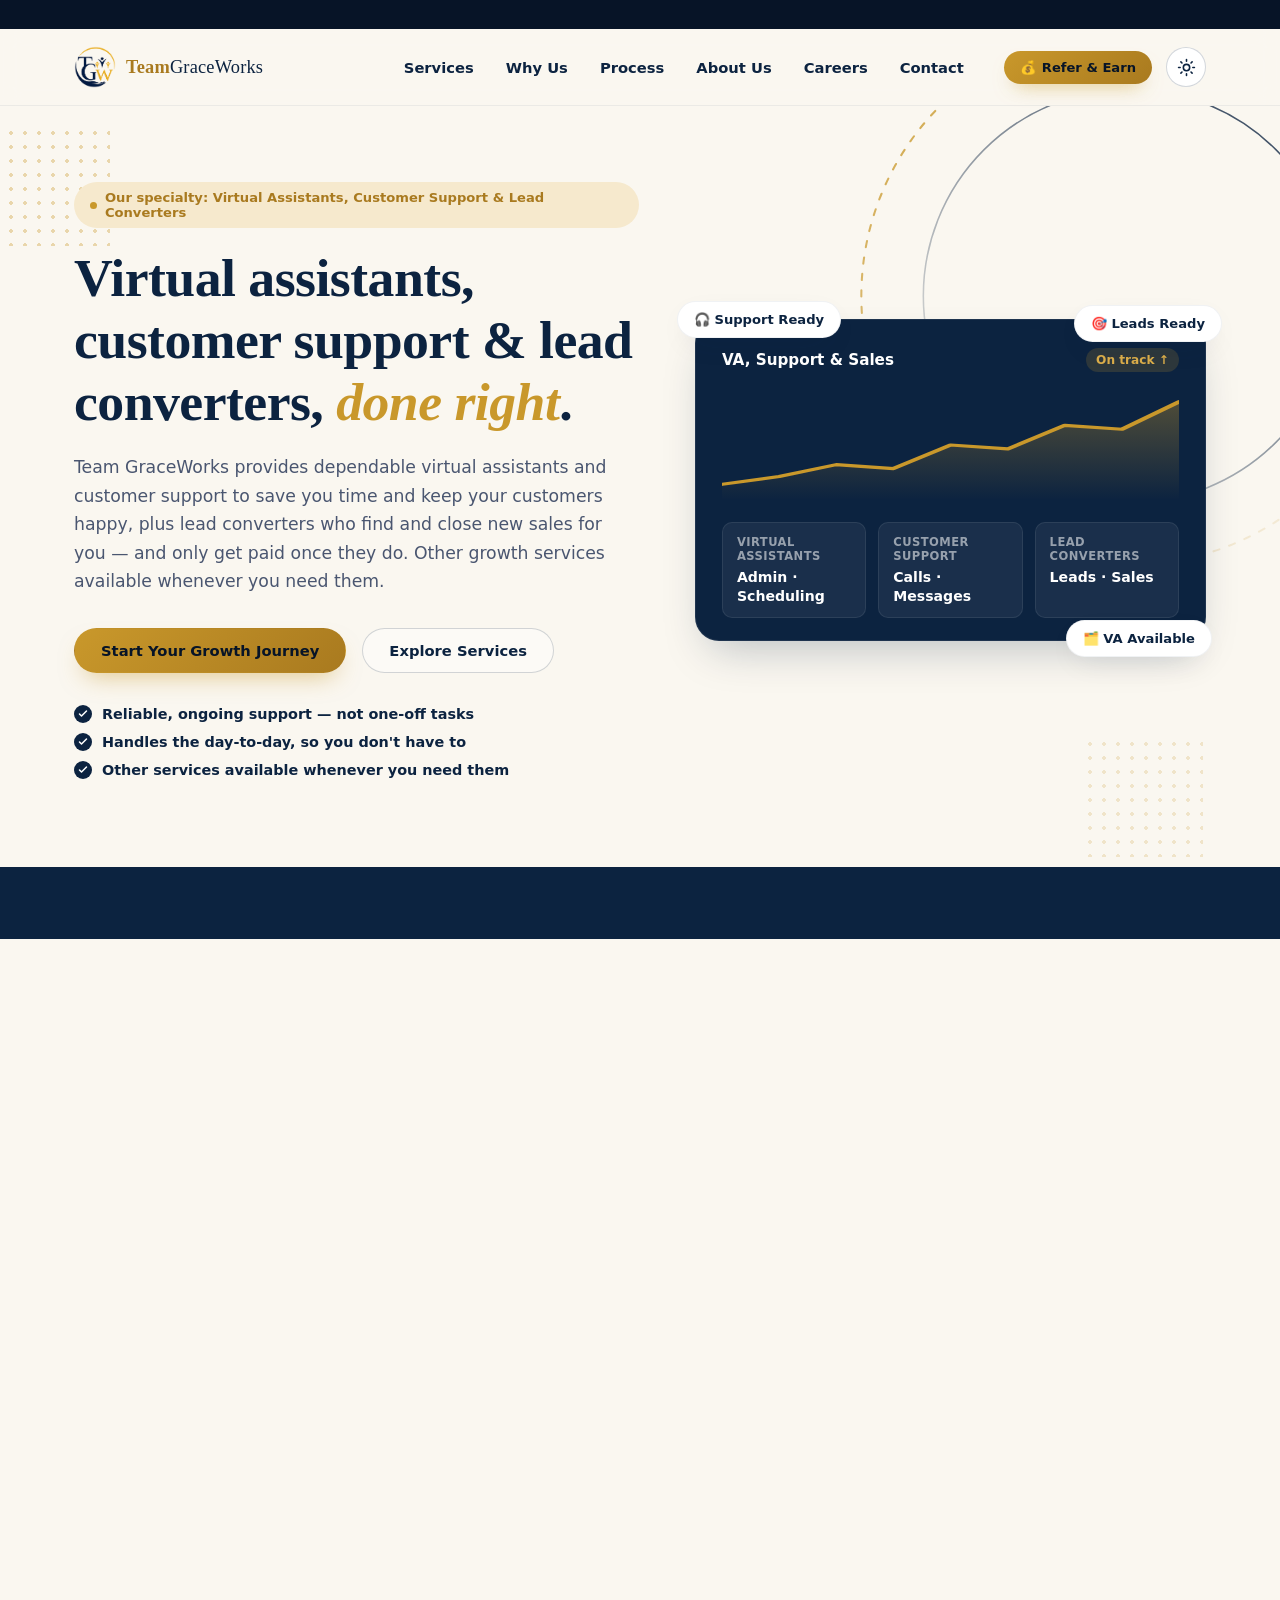
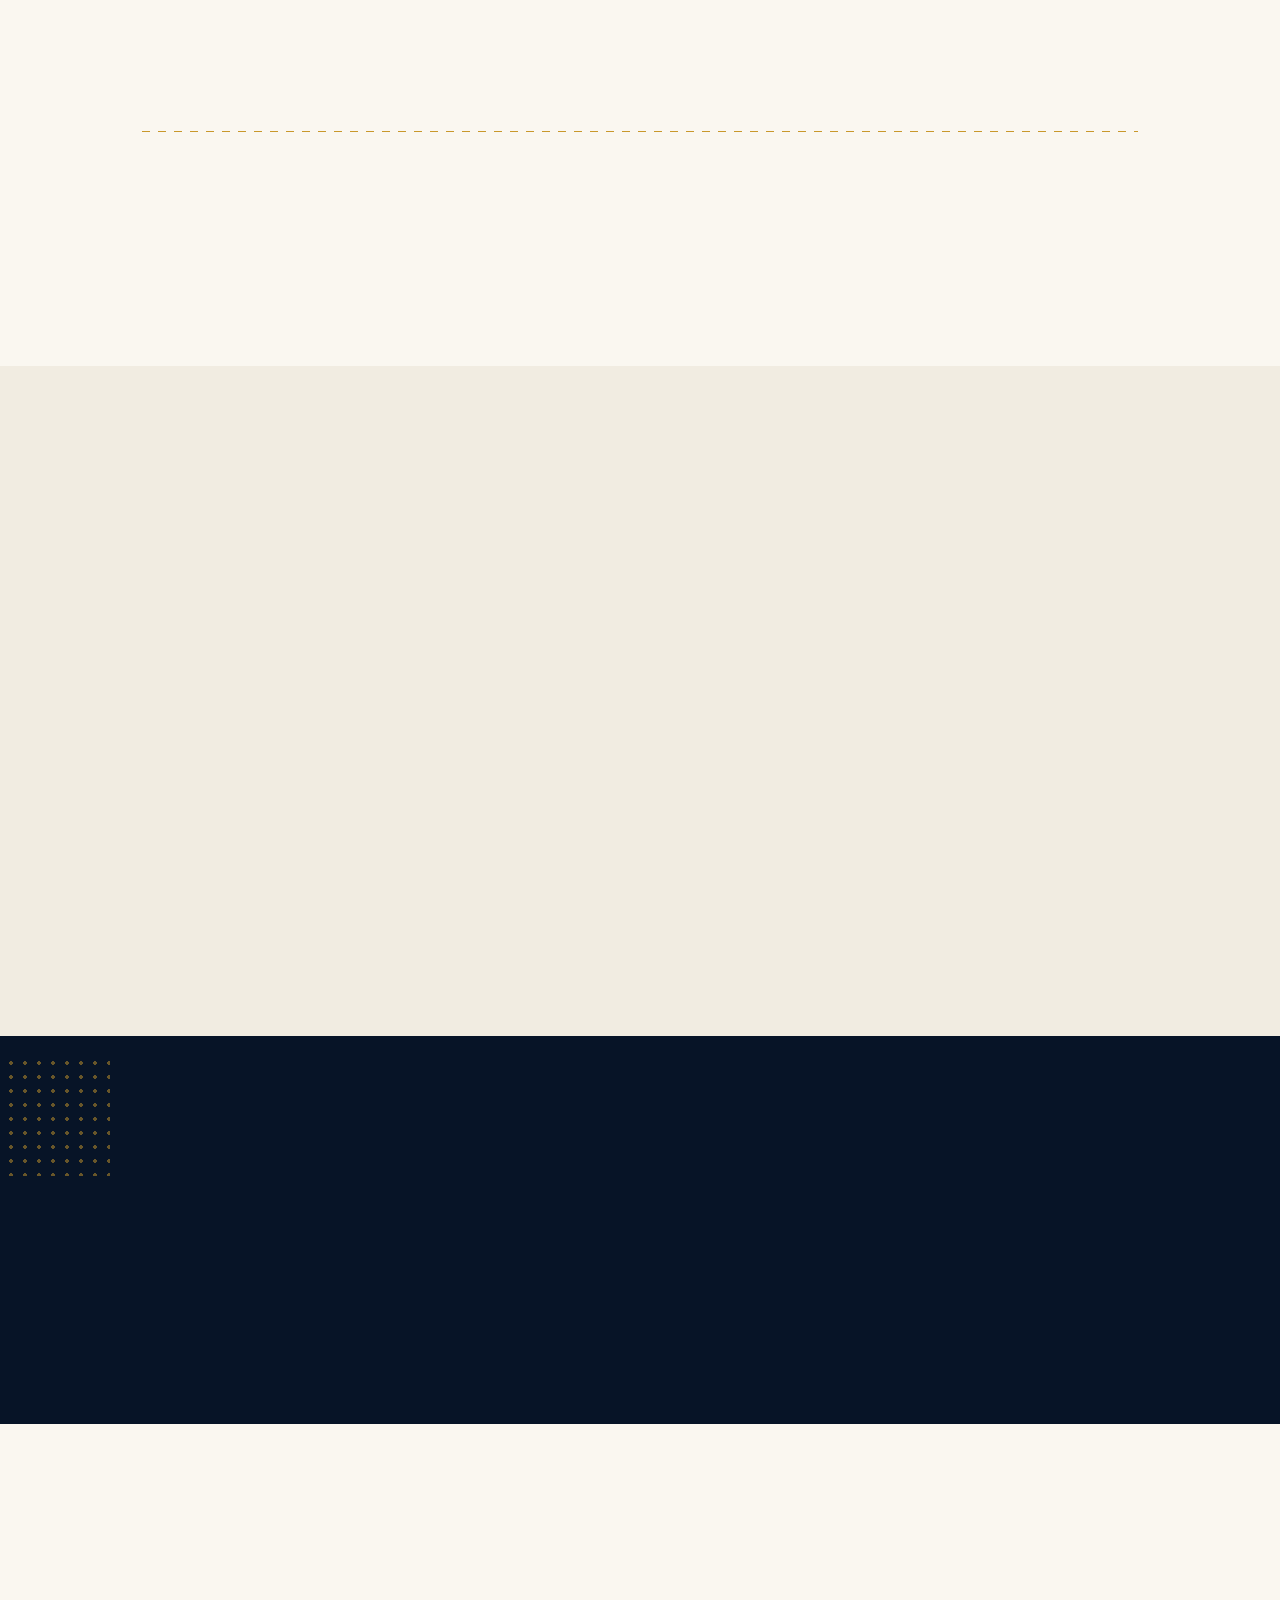
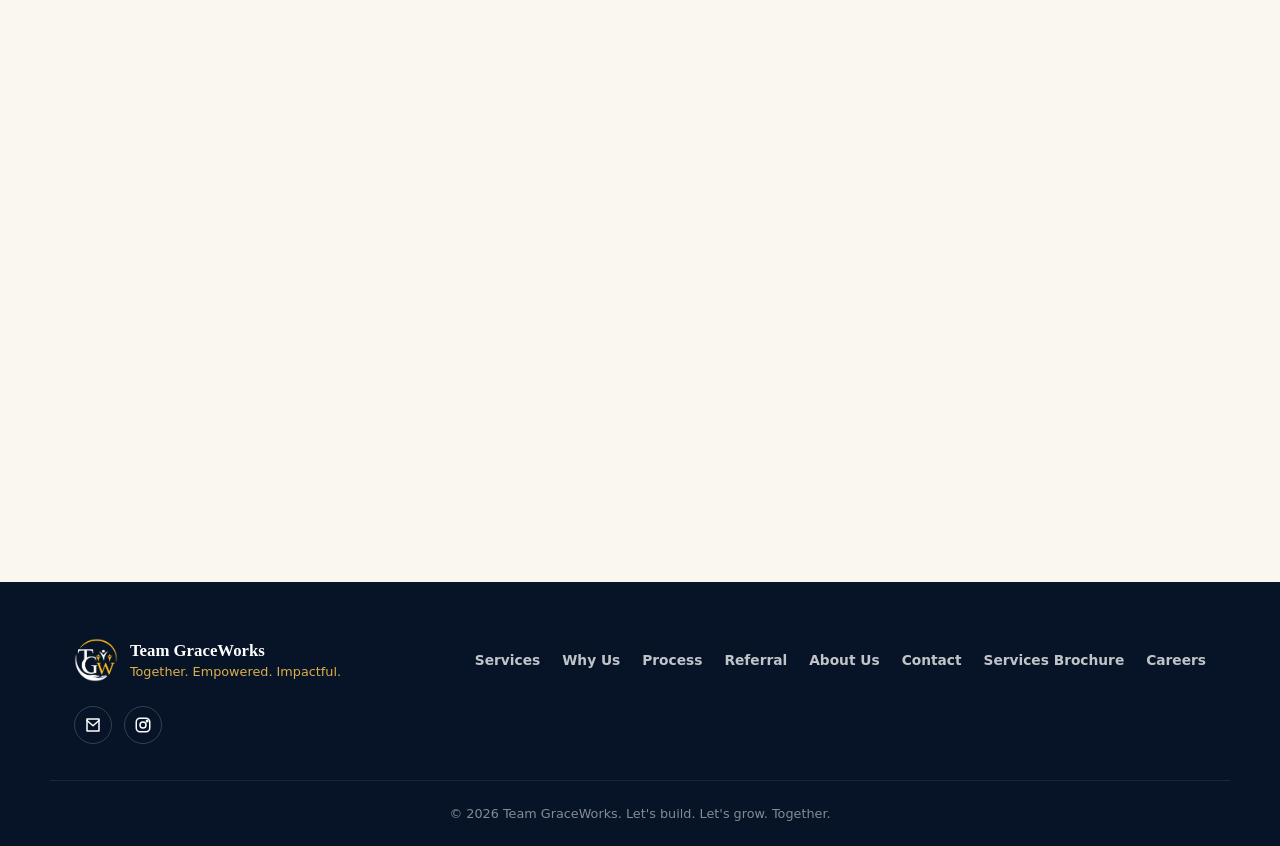
==== index.html @ c24e2477 "Add Christian Listings client review section to home page Co-Authored-By: Claude Sonnet 5.5 <noreply" ====
<!doctype html>
<html lang="en">
<head>
<meta charset="UTF-8">
<meta name="viewport" content="width=device-width, initial-scale=1.0">

<meta http-equiv="Content-Security-Policy" content="default-src 'self'; script-src 'self'; style-src 'self' https://fonts.googleapis.com; font-src 'self' https://fonts.gstatic.com; img-src 'self' data:; object-src 'none'; base-uri 'self'; upgrade-insecure-requests">
<meta name="referrer" content="strict-origin-when-cross-origin">

<script src="theme-init.js"></script>
<title>Team GraceWorks — Virtual Assistants, Support &amp; Lead Converters</title>
<meta name="description" content="Team GraceWorks provides dependable virtual assistants, customer support and lead converters (who find and close sales for you) for growing businesses — plus website & app development, Shopify stores, digital marketing, business consultation and growth support whenever you need them.">

<meta property="og:type" content="website">
<meta property="og:title" content="Team GraceWorks — Virtual Assistants, Support & Lead Converters">
<meta property="og:description" content="Together. Empowered. Impactful. Reliable virtual assistants, customer support and lead converters, plus other growth services whenever you need them.">
<meta property="og:image" content="assets/og-image.jpg">

<meta name="theme-color" content="#faf7f0" media="(prefers-color-scheme: light)">
<meta name="theme-color" content="#0d1a2c" media="(prefers-color-scheme: dark)">

<link rel="icon" type="image/png" sizes="32x32" href="assets/favicon-32.png">
<link rel="icon" type="image/png" sizes="192x192" href="assets/favicon-192.png">
<link rel="apple-touch-icon" href="assets/favicon-192.png">

<link rel="preconnect" href="https://fonts.googleapis.com">
<link rel="preconnect" href="https://fonts.gstatic.com" crossorigin>
<link href="https://fonts.googleapis.com/css2?family=Manrope:wght@400;500;600;700;800&family=Fraunces:ital,opsz,wght@0,9..144,500;0,9..144,600;1,9..144,500&display=swap" rel="stylesheet">

<link rel="stylesheet" href="styles.css">
</head>
<body>

<div class="topbar" id="topbar">
  <div class="topbar__track">
    <span class="topbar__item">💰&nbsp; Refer a friend and earn a commission — our Referral Program is live</span>
    <span class="topbar__dot">•</span>
    <span class="topbar__item">One stop for the growth of your business</span>
    <span class="topbar__dot">•</span>
    <span class="topbar__item">Together. Empowered. Impactful.</span>
    <span class="topbar__dot">•</span>
    <span class="topbar__item">💰&nbsp; Refer a friend and earn a commission — our Referral Program is live</span>
    <span class="topbar__dot">•</span>
    <span class="topbar__item">One stop for the growth of your business</span>
    <span class="topbar__dot">•</span>
    <span class="topbar__item">Together. Empowered. Impactful.</span>
  </div>
</div>

<header class="site-header" id="siteHeader">
  <div class="wrap header__inner">
    <a href="#top" class="brand">
      <img src="assets/logo-mark.png" alt="Team GraceWorks logo" class="brand__mark brand__mark--for-light">
      <img src="assets/logo-mark-light.png" alt="Team GraceWorks logo" class="brand__mark brand__mark--for-dark">
      <span class="brand__text">
        <strong>Team</strong>GraceWorks
      </span>
    </a>

    <div class="header__right">
      <nav class="nav" id="siteNav">
        <a href="#referral" class="refer-badge refer-badge--nav" aria-label="Refer a friend and earn a commission">💰 Refer &amp; Earn a Commission</a>
        <a href="#services">Services</a>
        <a href="#why">Why Us</a>
        <a href="#process">Process</a>
        <a href="about.html">About Us</a>
        <a href="careers.html">Careers</a>
        <a href="#contact">Contact</a>
      </nav>

      <div class="header__actions">
        <a href="#referral" class="refer-badge" aria-label="Refer a friend and earn a commission">💰 <span>Refer &amp; Earn</span></a>
        <button class="theme-toggle" id="themeToggle" aria-label="Toggle dark mode" aria-pressed="false">
          <svg class="theme-toggle__icon theme-toggle__icon--sun" viewBox="0 0 24 24"><circle cx="12" cy="12" r="4"/><path d="M12 2v2M12 20v2M4.9 4.9l1.4 1.4M17.7 17.7l1.4 1.4M2 12h2M20 12h2M4.9 19.1l1.4-1.4M17.7 6.3l1.4-1.4"/></svg>
          <svg class="theme-toggle__icon theme-toggle__icon--moon" viewBox="0 0 24 24"><path d="M21 12.8A9 9 0 1 1 11.2 3 7 7 0 0 0 21 12.8z"/></svg>
        </button>
        <button class="nav-toggle" id="navToggle" aria-label="Toggle menu" aria-expanded="false">
          <span></span><span></span><span></span>
        </button>
      </div>
    </div>
  </div>
</header>

<main id="top">

  <!-- HERO -->
  <section class="hero">
    <div class="hero__field" aria-hidden="true">
      <div class="dotgrid dotgrid--tl"></div>
      <div class="dotgrid dotgrid--br"></div>
      <svg class="hero__arc" viewBox="0 0 600 600" aria-hidden="true">
        <circle cx="300" cy="300" r="260" fill="none" stroke="url(#arcGrad)" stroke-width="2" stroke-dasharray="6 10" />
        <circle cx="300" cy="300" r="200" fill="none" stroke="url(#arcGrad2)" stroke-width="1.5" />
        <defs>
          <linearGradient id="arcGrad" x1="0" y1="0" x2="1" y2="1">
            <stop offset="0%" stop-color="#c9982b"/>
            <stop offset="100%" stop-color="#c9982b" stop-opacity="0"/>
          </linearGradient>
          <linearGradient id="arcGrad2" x1="1" y1="0" x2="0" y2="1">
            <stop offset="0%" class="arc-navy-stop" stop-color="#0c2340"/>
            <stop offset="100%" stop-color="#0c2340" stop-opacity="0"/>
          </linearGradient>
        </defs>
      </svg>
    </div>

    <div class="wrap hero__inner">
      <div class="hero__copy reveal">
        <span class="eyebrow"><span class="eyebrow__dot"></span>Our specialty: Virtual Assistants, Customer Support &amp; Lead Converters</span>
        <h1>Virtual assistants, customer support &amp; lead converters, <span class="highlight">done right</span>.</h1>
        <p class="hero__lede">Team GraceWorks provides dependable virtual assistants and customer support to save you time and keep your customers happy, plus lead converters who find and close new sales for you — and only get paid once they do. Other growth services available whenever you need them.</p>

        <div class="hero__ctas">
          <a href="#contact" class="btn btn--primary">Start Your Growth Journey</a>
          <a href="#services" class="btn btn--outline">Explore Services</a>
        </div>

        <ul class="hero__chips">
          <li><svg viewBox="0 0 24 24"><path d="M5 12l4 4 10-10"/></svg>Reliable, ongoing support — not one‑off tasks</li>
          <li><svg viewBox="0 0 24 24"><path d="M5 12l4 4 10-10"/></svg>Handles the day‑to‑day, so you don't have to</li>
          <li><svg viewBox="0 0 24 24"><path d="M5 12l4 4 10-10"/></svg>Other services available whenever you need them</li>
        </ul>
      </div>

      <div class="hero__visual reveal" aria-hidden="true">
        <div class="growth-card">
          <div class="growth-card__head">
            <span class="growth-card__label">VA, Support &amp; Sales</span>
            <span class="growth-card__badge">On track ↑</span>
          </div>
          <svg class="growth-card__chart" viewBox="0 0 320 140" preserveAspectRatio="none">
            <polyline points="0,120 40,110 80,95 120,100 160,70 200,75 240,45 280,50 320,15" fill="none" stroke="#c9982b" stroke-width="4" stroke-linecap="round" stroke-linejoin="round"/>
            <polyline points="0,120 40,110 80,95 120,100 160,70 200,75 240,45 280,50 320,15 320,140 0,140" fill="url(#fillGrad)" stroke="none" opacity="0.35"/>
            <defs>
              <linearGradient id="fillGrad" x1="0" y1="0" x2="0" y2="1">
                <stop offset="0%" stop-color="#c9982b"/>
                <stop offset="100%" stop-color="#c9982b" stop-opacity="0"/>
              </linearGradient>
            </defs>
          </svg>
          <div class="growth-card__row">
            <div class="mini-stat"><span>Virtual Assistants</span><strong>Admin · Scheduling</strong></div>
            <div class="mini-stat"><span>Customer Support</span><strong>Calls · Messages</strong></div>
            <div class="mini-stat"><span>Lead Converters</span><strong>Leads · Sales</strong></div>
          </div>
        </div>
        <div class="float-badge float-badge--1">🎧 Support Ready</div>
        <div class="float-badge float-badge--2">🗂️ VA Available</div>
        <div class="float-badge float-badge--3">🎯 Leads Ready</div>
      </div>
    </div>
  </section>

  <!-- ONE STOP BANNER -->
  <section class="banner">
    <div class="wrap banner__inner reveal">
      <svg viewBox="0 0 24 24" class="banner__star"><path d="M12 2l2.9 6.6L22 9.3l-5 4.9L18.2 22 12 18.3 5.8 22 7 14.2l-5-4.9 7.1-.7z"/></svg>
      <p>We are your <strong>one stop</strong> for the growth of your business.</p>
      <svg viewBox="0 0 24 24" class="banner__arrow"><path d="M3 17l6-6 4 4 8-8"/><path d="M15 7h6v6"/></svg>
    </div>
  </section>

  <!-- SERVICES -->
  <section id="services" class="section">
    <div class="wrap">
      <div class="section__head reveal">
        <span class="kicker"><i></i>What We Offer<i></i></span>
        <h2>Virtual Assistants, Customer Support &amp; Lead Converters — our specialty</h2>
        <p>Everything else below is available too, whenever your business needs it.</p>
      </div>

      <div class="services-grid services-grid--featured">

        <article class="service-card service-card--featured reveal">
          <span class="service-card__badge">Our Specialty</span>
          <div class="service-card__icon">
            <svg viewBox="0 0 24 24"><circle cx="12" cy="8" r="4"/><path d="M4 21c0-4 3.5-7 8-7s8 3 8 7"/><path d="M9 8a3 3 0 0 1 6 0v2a3 3 0 0 1-6 0z"/></svg>
          </div>
          <h3>Virtual Assistants</h3>
          <p>Reliable virtual assistants to handle your day‑to‑day tasks, admin and scheduling — freeing up your time for the work only you can do.</p>
        </article>

        <article class="service-card service-card--featured reveal">
          <span class="service-card__badge">Our Specialty</span>
          <div class="service-card__icon">
            <svg viewBox="0 0 24 24"><path d="M4 13v-1a8 8 0 0 1 16 0v1"/><rect x="2" y="13" width="4" height="6" rx="1.5"/><rect x="18" y="13" width="4" height="6" rx="1.5"/><path d="M20 19a4 4 0 0 1-4 4h-3"/></svg>
          </div>
          <h3>Customer Support</h3>
          <p>Friendly, responsive support for your customers — every message, call or query handled promptly, without it falling on you.</p>
        </article>

        <article class="service-card service-card--featured reveal">
          <span class="service-card__badge">Our Specialty</span>
          <div class="service-card__icon">
            <svg viewBox="0 0 24 24"><circle cx="12" cy="12" r="9"/><circle cx="12" cy="12" r="5"/><circle cx="12" cy="12" r="1.5"/></svg>
          </div>
          <h3>Lead Converters</h3>
          <p>We find the leads and close them into sales for your business — you don't pay until we actually deliver sales.</p>
        </article>

      </div>

      <div class="section__subhead reveal">
        <span class="kicker"><i></i>Also Available<i></i></span>
        <h3>More services, whenever you need them</h3>
        <p>Bring any of these in alongside your VA and support team, or on their own.</p>
      </div>

      <div class="services-grid">

        <article class="service-card reveal">
          <div class="service-card__icon">
            <svg viewBox="0 0 24 24"><rect x="2" y="3" width="14" height="10" rx="1"/><path d="M6 17h6"/><path d="M9 13v4"/><rect x="16" y="7" width="6" height="14" rx="1.5"/><path d="M18.5 18h1"/></svg>
          </div>
          <h3>Website and App Development</h3>
          <p>Custom websites and apps built around your business — designed to look sharp, work everywhere, and grow with you.</p>
        </article>

        <article class="service-card reveal">
          <div class="service-card__icon service-card__icon--shopify">
            <svg viewBox="0 0 24 24"><path d="M6 8h12l1 12a2 2 0 0 1-2 2H7a2 2 0 0 1-2-2z"/><path d="M9 8a3 3 0 0 1 6 0"/></svg>
          </div>
          <h3>Shopify Store Development</h3>
          <p>Stunning, high‑converting Shopify stores designed to grow your brand.</p>
        </article>

        <article class="service-card reveal">
          <div class="service-card__icon">
            <svg viewBox="0 0 24 24"><path d="M3 11v2a1 1 0 0 0 1 1h3l5 4V6L7 10H4a1 1 0 0 0-1 1z"/><path d="M16 8a5 5 0 0 1 0 8"/><path d="M19 5a9 9 0 0 1 0 14"/></svg>
          </div>
          <h3>Digital Marketing</h3>
          <p>Result‑driven strategies to increase your visibility, engage audience &amp; boost conversions.</p>
        </article>

        <article class="service-card reveal">
          <div class="service-card__icon">
            <svg viewBox="0 0 24 24"><circle cx="8" cy="9" r="3"/><circle cx="16" cy="9" r="3"/><path d="M3 19c.5-3 2.5-5 5-5s4.5 2 5 5"/><path d="M11 19c.5-3 2.5-5 5-5s4.5 2 5 5"/></svg>
          </div>
          <h3>Business Consultation</h3>
          <p>Expert guidance and practical solutions to help your business overcome challenges and grow.</p>
        </article>

        <article class="service-card reveal">
          <div class="service-card__icon">
            <svg viewBox="0 0 24 24"><path d="M3 20h18"/><rect x="5" y="12" width="3" height="8"/><rect x="10.5" y="8" width="3" height="12"/><rect x="16" y="4" width="3" height="16"/></svg>
          </div>
          <h3>Business Growth Support</h3>
          <p>Ongoing support and strategies to scale your business and achieve long‑term success.</p>
        </article>

      </div>
    </div>
  </section>

  <!-- WHY US -->
  <section id="why" class="section section--tint">
    <div class="wrap">
      <div class="section__head reveal">
        <span class="kicker"><i></i>Why Team GraceWorks<i></i></span>
        <h2>Together. Empowered. Impactful.</h2>
        <p>It's more than our tagline — it's how every engagement is run.</p>
      </div>

      <div class="pillars">
        <div class="pillar reveal">
          <span class="pillar__num">01</span>
          <h3>Together</h3>
          <p>We work as an extension of your team, not a distant vendor — staying close to your goals from kickoff to launch.</p>
        </div>
        <div class="pillar reveal">
          <span class="pillar__num">02</span>
          <h3>Empowered</h3>
          <p>You get the tools, strategy and know‑how to keep growing — not a black box you have to depend on forever.</p>
        </div>
        <div class="pillar reveal">
          <span class="pillar__num">03</span>
          <h3>Impactful</h3>
          <p>Every recommendation is judged by one question: does it move your business forward, measurably.</p>
        </div>
      </div>
    </div>
  </section>

  <!-- PROCESS -->
  <section id="process" class="section">
    <div class="wrap">
      <div class="section__head reveal">
        <span class="kicker"><i></i>How We Work<i></i></span>
        <h2>A simple, transparent process</h2>
        <p>No jargon, no guesswork — just a clear path from where you are to where you want to be.</p>
      </div>

      <div class="process">
        <div class="process__line" aria-hidden="true"></div>

        <div class="process__step reveal">
          <span class="process__index">1</span>
          <h3>Discover</h3>
          <p>We learn your business, your goals and where growth is getting stuck.</p>
        </div>
        <div class="process__step reveal">
          <span class="process__index">2</span>
          <h3>Strategize</h3>
          <p>We map the right mix of services — store, marketing, support — to your goals and budget.</p>
        </div>
        <div class="process__step reveal">
          <span class="process__index">3</span>
          <h3>Build</h3>
          <p>Our team designs, builds and launches — kept simple, kept on you in the loop.</p>
        </div>
        <div class="process__step reveal">
          <span class="process__index">4</span>
          <h3>Grow</h3>
          <p>We stay on as ongoing support, refining what works as your business scales.</p>
        </div>
      </div>
    </div>
  </section>

  <!-- CLIENT REVIEW -->
  <section id="reviews" class="section section--tint">
    <div class="wrap">
      <div class="section__head reveal">
        <span class="kicker"><i></i>Client Review<i></i></span>
        <h2>What our clients say</h2>
      </div>

      <figure class="review reveal">
        <span class="review__mark" aria-hidden="true">&ldquo;</span>
        <blockquote class="review__quote">
          <p>Working with TEAM GRACEWORKS was a very good experience for our newly launched website christianlistings.com. Team was very co-operative and listened to details provided and acted accordingly. I wish them all the best for the future and would recommend them.</p>
        </blockquote>
        <figcaption class="review__by">
          <span class="review__rule" aria-hidden="true"></span>
          <span class="review__who">
            <strong>Christian Listings</strong>
            <a href="https://christianlistings.com/" target="_blank" rel="noopener noreferrer">christianlistings.com</a>
          </span>
        </figcaption>
      </figure>
    </div>
  </section>

  <!-- REFERRAL -->
  <section id="referral" class="section section--dark">
    <div class="dotgrid dotgrid--tl dotgrid--onDark" aria-hidden="true"></div>
    <div class="wrap referral reveal">
      <div class="referral__icon" aria-hidden="true">
        <svg viewBox="0 0 24 24"><circle cx="12" cy="12" r="10"/><circle cx="9" cy="9" r="1.5"/><circle cx="15" cy="15" r="1.5"/><line x1="16" y1="8" x2="8" y2="16"/></svg>
      </div>
      <div class="referral__copy">
        <span class="kicker kicker--onDark"><i></i>Referral Program<i></i></span>
        <h2>Refer &amp; earn a commission</h2>
        <p>Know a friend, family member or business in your network who needs to grow online? Refer our services and earn a commission when they come on board.</p>
      </div>
    </div>
  </section>

  <!-- CONTACT -->
  <section id="contact" class="section">
    <div class="wrap contact">
      <div class="contact__intro reveal">
        <span class="kicker"><i></i>Let's Grow Together<i></i></span>
        <h2>Get in touch to start your growth journey</h2>
        <p>Tell us a bit about your business and what you need — we'll get back to you by email.</p>

        <div class="contact__links">
          <a href="mailto:project.graceworks@gmail.com" class="contact__link">
            <svg viewBox="0 0 24 24"><path d="M4 4h16v16H4z"/><path d="M4 6l8 7 8-7"/></svg>
            project.graceworks@gmail.com
          </a>
          <a href="https://www.instagram.com/teamgraceworks_?utm_source=qr" target="_blank" rel="noopener noreferrer" class="contact__link">
            <svg viewBox="0 0 24 24"><rect x="3" y="3" width="18" height="18" rx="5"/><circle cx="12" cy="12" r="4"/><circle cx="17.5" cy="6.5" r="1"/></svg>
            @teamgraceworks_
          </a>
        </div>
      </div>

      <form class="contact__form reveal" id="contactForm">
        <div class="field">
          <label for="name">Name</label>
          <input id="name" name="name" type="text" required placeholder="Your full name">
        </div>
        <div class="field">
          <label for="email">Email</label>
          <input id="email" name="email" type="email" required placeholder="you@example.com">
        </div>
        <div class="field">
          <label for="service">Interested in</label>
          <select id="service" name="service">
            <option>Virtual Assistants</option>
            <option>Customer Support</option>
            <option>Website and App Development</option>
            <option>Shopify Store Development</option>
            <option>Digital Marketing</option>
            <option>Business Consultation</option>
            <option>Business Growth Support</option>
            <option>Lead Converters</option>
            <option>Not sure yet</option>
          </select>
        </div>
        <div class="field">
          <label for="message">Message</label>
          <textarea id="message" name="message" rows="4" required placeholder="Tell us about your business and goals"></textarea>
        </div>
        <button type="submit" class="btn btn--primary btn--full">Send via Email</button>
        <p class="form-note">Opens your email app with the message pre‑filled — nothing is sent from this page directly.</p>
      </form>
    </div>
  </section>

</main>

<footer class="footer">
  <div class="wrap footer__inner">
    <div class="footer__brand">
      <img src="assets/logo-mark-light.png" alt="Team GraceWorks logo" class="brand__mark">
      <div>
        <strong>Team GraceWorks</strong>
        <span>Together. Empowered. Impactful.</span>
      </div>
    </div>

    <nav class="footer__links">
      <a href="#services">Services</a>
      <a href="#why">Why Us</a>
      <a href="#process">Process</a>
      <a href="#referral">Referral</a>
      <a href="about.html">About Us</a>
      <a href="#contact">Contact</a>
      <a href="brochure.html">Services Brochure</a>
      <a href="careers.html">Careers</a>
    </nav>

    <div class="footer__social">
      <a href="mailto:project.graceworks@gmail.com" aria-label="Email Team GraceWorks">
        <svg viewBox="0 0 24 24"><path d="M4 4h16v16H4z"/><path d="M4 6l8 7 8-7"/></svg>
      </a>
      <a href="https://www.instagram.com/teamgraceworks_?utm_source=qr" target="_blank" rel="noopener noreferrer" aria-label="Team GraceWorks on Instagram">
        <svg viewBox="0 0 24 24"><rect x="3" y="3" width="18" height="18" rx="5"/><circle cx="12" cy="12" r="4"/><circle cx="17.5" cy="6.5" r="1"/></svg>
      </a>
    </div>
  </div>
  <div class="wrap footer__bottom">
    <p>&copy; <span id="year"></span> Team GraceWorks. Let's build. Let's grow. Together.</p>
  </div>
</footer>

<a href="#top" class="to-top" id="toTop" aria-label="Back to top">
  <svg viewBox="0 0 24 24"><path d="M12 19V5"/><path d="M5 12l7-7 7 7"/></svg>
</a>

<script src="script.js"></script>
</body>
</html>
---- styles.css ----
/* ---------- Design tokens ---------- */
:root{
  /* fixed brand colors — same in both themes, used for deliberately-navy blocks */
  --navy-950:#071427;
  --navy-900:#0c2340;
  --navy-800:#153a63;
  --navy-700:#1f4a7a;
  --gold-600:#a97a1f;
  --gold-500:#c9982b;
  --gold-400:#dcae4a;
  --gold-100:#f6e9cd;
  --white:#ffffff;

  --font-display:"Fraunces", Georgia, serif;
  --font-body:"Manrope", system-ui, -apple-system, "Segoe UI", sans-serif;

  --radius-lg:24px;
  --radius-md:16px;
  --radius-sm:10px;

  --container:1180px;

  /* theme tokens — light (default) */
  --bg:#faf7f0;
  --bg-tint:#f1ece1;
  --surface:#ffffff;
  --heading:#0c2340;
  --text:#152238;
  --text-soft:#4a5670;
  --border:rgba(12,35,64,.06);
  --border-strong:rgba(12,35,64,.18);
  --header-bg:rgba(250,247,240,.75);
  --header-bg-solid:rgba(250,247,240,.94);
  --btn-outline-bg:rgba(255,255,255,.4);
  --shadow-soft:0 10px 30px -12px rgba(12,35,64,0.18);
  --shadow-lift:0 20px 45px -15px rgba(12,35,64,0.28);

  color-scheme:light;
}

:root[data-theme="dark"]{
  --bg:#0d1a2c;
  --bg-tint:#122540;
  --surface:#172a44;
  --heading:#f4f6fa;
  --text:#eef1f6;
  --text-soft:#a9b3c7;
  --border:rgba(255,255,255,.08);
  --border-strong:rgba(255,255,255,.16);
  --header-bg:rgba(11,21,38,.7);
  --header-bg-solid:rgba(11,21,38,.92);
  --btn-outline-bg:rgba(255,255,255,.05);
  --shadow-soft:0 10px 30px -12px rgba(0,0,0,0.5);
  --shadow-lift:0 20px 45px -15px rgba(0,0,0,0.6);

  color-scheme:dark;
}

*,*::before,*::after{ box-sizing:border-box; }
html{ scroll-behavior:smooth; }
body{
  margin:0;
  font-family:var(--font-body);
  color:var(--text);
  background:var(--bg);
  -webkit-font-smoothing:antialiased;
  overflow-x:hidden;
  transition:background .3s ease, color .3s ease;
}
img{ max-width:100%; display:block; }
a{ color:inherit; text-decoration:none; }
h1,h2,h3{ font-family:var(--font-display); color:var(--heading); margin:0; line-height:1.15; }
p{ margin:0; color:var(--text-soft); line-height:1.65; }
ul{ list-style:none; margin:0; padding:0; }
button{ font-family:inherit; cursor:pointer; }
svg{ fill:none; stroke:currentColor; stroke-width:2; stroke-linecap:round; stroke-linejoin:round; }

.wrap{
  max-width:var(--container);
  margin:0 auto;
  padding:0 24px;
}

/* ---------- Reveal animation ---------- */
.reveal{
  opacity:0;
  transform:translateY(24px);
  transition:opacity .7s ease, transform .7s ease;
}
.reveal.is-visible{
  opacity:1;
  transform:translateY(0);
}

/* ---------- Top marquee bar ---------- */
.topbar{
  background:var(--navy-950);
  color:var(--gold-100);
  font-size:.78rem;
  font-weight:600;
  letter-spacing:.02em;
  overflow:hidden;
  white-space:nowrap;
  padding:7px 0;
}
.topbar__track{
  display:inline-flex;
  gap:14px;
  align-items:center;
  animation:marquee 26s linear infinite;
  padding-left:100%;
}
.topbar__dot{ color:var(--gold-500); }
@keyframes marquee{
  to{ transform:translateX(-100%); }
}
@media (prefers-reduced-motion: reduce){
  .topbar__track{ animation:none; padding-left:0; }
}

/* ---------- Header ---------- */
.site-header{
  position:sticky;
  top:0;
  z-index:100;
  background:var(--header-bg);
  backdrop-filter:blur(10px);
  border-bottom:1px solid var(--border);
  transition:box-shadow .3s ease, background .3s ease, border-color .3s ease;
}
.site-header.is-scrolled{
  background:var(--header-bg-solid);
  box-shadow:var(--shadow-soft);
}
.header__inner{
  display:flex;
  align-items:center;
  justify-content:space-between;
  height:76px;
}
.brand{ display:flex; align-items:center; gap:10px; }
.brand__mark{ height:42px; width:auto; }
.brand__mark--for-dark{ display:none; }
:root[data-theme="dark"] .brand__mark--for-light{ display:none; }
:root[data-theme="dark"] .brand__mark--for-dark{ display:block; }
.brand__text{
  font-family:var(--font-display);
  font-size:1.15rem;
  color:var(--heading);
  letter-spacing:.01em;
}
.brand__text strong{ color:var(--gold-600); }

.header__right{ display:flex; align-items:center; gap:40px; }

.nav{ display:flex; align-items:center; gap:32px; }
.nav a{
  font-size:.92rem;
  font-weight:600;
  color:var(--heading);
  position:relative;
  padding:4px 0;
}
.nav a::after{
  content:"";
  position:absolute; left:0; right:0; bottom:-2px;
  height:2px; background:var(--gold-500);
  transform:scaleX(0); transform-origin:left;
  transition:transform .25s ease;
}
.nav a:hover::after{ transform:scaleX(1); }

.header__actions{ display:flex; align-items:center; gap:14px; }

.refer-badge{
  display:inline-flex;
  align-items:center;
  gap:6px;
  font-size:.82rem;
  font-weight:800;
  color:var(--navy-950);
  background:linear-gradient(135deg, var(--gold-500), var(--gold-600));
  padding:9px 16px;
  border-radius:999px;
  white-space:nowrap;
  box-shadow:0 10px 20px -10px rgba(201,152,43,.65);
  animation:refer-pulse 2.6s ease-in-out infinite;
  transition:transform .25s ease, box-shadow .25s ease;
}
.refer-badge:hover{
  transform:translateY(-2px);
  box-shadow:0 14px 26px -10px rgba(201,152,43,.75);
  animation-play-state:paused;
}
@keyframes refer-pulse{
  0%,100%{ box-shadow:0 10px 20px -10px rgba(201,152,43,.65); }
  50%{ box-shadow:0 10px 24px -8px rgba(201,152,43,.9); }
}
@media (prefers-reduced-motion: reduce){
  .refer-badge{ animation:none; }
}

.refer-badge--nav{ display:none; }

.theme-toggle{
  flex:none;
  width:40px; height:40px;
  border-radius:50%;
  display:flex; align-items:center; justify-content:center;
  border:1.5px solid var(--border-strong);
  background:var(--surface);
  color:var(--heading);
  padding:0;
  transition:transform .25s ease, border-color .25s ease, color .25s ease;
}
.theme-toggle:hover{ transform:translateY(-2px) rotate(8deg); border-color:var(--gold-500); color:var(--gold-500); }
.theme-toggle svg{ width:19px; height:19px; stroke-width:2; }
.theme-toggle__icon--moon{ display:none; }
:root[data-theme="dark"] .theme-toggle__icon--sun{ display:none; }
:root[data-theme="dark"] .theme-toggle__icon--moon{ display:block; }

.nav-toggle{
  display:none;
  flex-direction:column;
  align-items:center;
  justify-content:center;
  gap:4px;
  width:40px; height:40px;
  border-radius:50%;
  border:1.5px solid var(--border-strong);
  background:var(--surface);
  padding:0;
  transition:border-color .25s ease, transform .2s ease;
}
.nav-toggle:hover{ border-color:var(--gold-500); transform:translateY(-2px); }
.nav-toggle span{
  height:2px; width:16px; background:var(--heading); border-radius:2px;
  transition:transform .25s ease, opacity .25s ease, background .25s ease;
}
.nav-toggle.is-open span:nth-child(1){ transform:translateY(7px) rotate(45deg); }
.nav-toggle.is-open span:nth-child(2){ opacity:0; }
.nav-toggle.is-open span:nth-child(3){ transform:translateY(-7px) rotate(-45deg); }

/* ---------- Buttons ---------- */
.btn{
  display:inline-flex;
  align-items:center;
  justify-content:center;
  gap:8px;
  padding:13px 26px;
  border-radius:999px;
  font-weight:700;
  font-size:.92rem;
  border:1.5px solid transparent;
  transition:transform .25s ease, box-shadow .25s ease, background .25s ease, color .25s ease;
  white-space:nowrap;
}
.btn--primary{
  background:linear-gradient(135deg, var(--gold-500), var(--gold-600));
  color:var(--navy-950);
  box-shadow:0 12px 24px -10px rgba(201,152,43,.55);
}
.btn--primary:hover{ transform:translateY(-2px); box-shadow:0 16px 30px -10px rgba(201,152,43,.65); }
.btn--outline{
  border-color:var(--border-strong);
  color:var(--heading);
  background:var(--btn-outline-bg);
}
.btn--outline:hover{ border-color:var(--heading); transform:translateY(-2px); }
.btn--ghost{
  color:var(--heading);
  padding:10px 20px;
  border:1.5px solid var(--border-strong);
}
.btn--ghost:hover{ background:var(--navy-900); color:var(--white); border-color:var(--navy-900); }
.btn--full{ width:100%; }

/* ---------- Hero ---------- */
.hero{
  position:relative;
  padding:76px 0 88px;
  overflow:hidden;
}
.hero__field{ position:absolute; inset:0; z-index:0; pointer-events:none; }
.hero__arc{
  position:absolute;
  top:-120px; right:-160px;
  width:620px; height:620px;
  opacity:.9;
}
.dotgrid{
  position:absolute;
  width:120px; height:120px;
  background-image:radial-gradient(var(--gold-500) 2px, transparent 2px);
  background-size:14px 14px;
  opacity:.35;
}
.dotgrid--tl{ top:20px; left:-10px; }
.dotgrid--br{ bottom:10px; right:6%; opacity:.2; }
.dotgrid--onDark{ opacity:.5; }

:root[data-theme="dark"] .arc-navy-stop{ stop-color:#4d729f; }

/* About page hero (single-column, no chart mockup) */
.about-hero{ padding:64px 0 84px; }
.about-hero__inner{
  position:relative; z-index:1;
  max-width:760px;
  margin:0 auto;
  text-align:center;
  display:flex;
  flex-direction:column;
  align-items:center;
}
.about-hero__inner h1{
  font-size:clamp(2rem, 4vw, 3rem);
  font-weight:600;
  letter-spacing:-.01em;
  margin-top:4px;
}
.about-hero__inner .hero__lede{ margin-top:20px; max-width:60ch; }

.about-cta{ display:flex; justify-content:center; gap:16px; flex-wrap:wrap; margin-top:32px; }

/* ---------- Vacancy cards (Careers page) ---------- */
.vacancy-grid{
  display:grid;
  grid-template-columns:1fr;
  max-width:820px;
  margin:0 auto;
  gap:24px;
}
.vacancy-card{
  display:flex;
  flex-direction:column;
  background:var(--surface);
  border:1px solid var(--border);
  border-radius:var(--radius-md);
  padding:28px 26px;
  box-shadow:var(--shadow-soft);
  transition:transform .3s ease, box-shadow .3s ease, border-color .3s ease;
}
.vacancy-card:hover{
  transform:translateY(-6px);
  box-shadow:var(--shadow-lift);
  border-color:rgba(201,152,43,.35);
}
.vacancy-card__head{
  display:flex; align-items:flex-start; justify-content:space-between; gap:12px;
  margin-bottom:10px;
}
.vacancy-card__head h3{ font-size:1.15rem; font-weight:600; }
.vacancy-card__badge{
  flex:none;
  font-size:.7rem; font-weight:800; text-transform:uppercase; letter-spacing:.05em;
  color:var(--gold-600);
  background:rgba(201,152,43,.12);
  border:1px solid rgba(201,152,43,.3);
  padding:4px 10px;
  border-radius:999px;
  white-space:nowrap;
  margin-top:2px;
}
.vacancy-card p{ font-size:.94rem; margin-bottom:16px; }
.vacancy-card__list{ display:grid; gap:8px; margin-bottom:22px; }
.vacancy-card__list li{
  display:flex; align-items:flex-start; gap:8px;
  font-size:.88rem; color:var(--text-soft);
}
.vacancy-card__list li svg{
  width:16px; height:16px; flex:none; margin-top:2px;
  color:var(--white);
  background:var(--gold-500);
  border-radius:50%;
  padding:2px;
  stroke-width:3;
}
.vacancy-card > .btn{ margin-top:auto; align-self:flex-start; }

.vacancy-card__form{
  display:grid;
  gap:14px;
  margin-top:18px;
  padding-top:18px;
  border-top:1px solid var(--border);
}
.vacancy-card__form[hidden]{ display:none; }

.hero__inner{
  position:relative; z-index:1;
  display:grid;
  grid-template-columns:1.05fr .95fr;
  gap:56px;
  align-items:center;
}

.eyebrow{
  display:inline-flex;
  align-items:center;
  gap:8px;
  font-size:.82rem;
  font-weight:700;
  color:var(--gold-600);
  background:var(--gold-100);
  border-radius:999px;
  padding:8px 16px;
  margin-bottom:20px;
}
.eyebrow__dot{ width:7px; height:7px; border-radius:50%; background:var(--gold-500); display:inline-block; }
:root[data-theme="dark"] .eyebrow{ background:rgba(201,152,43,.16); color:var(--gold-400); }

.hero h1{
  font-size:clamp(2.2rem, 4.2vw, 3.4rem);
  font-weight:600;
  letter-spacing:-.01em;
}
.highlight{ color:var(--gold-500); font-style:italic; }

.hero__lede{
  margin-top:20px;
  font-size:1.08rem;
  max-width:52ch;
}

.hero__ctas{
  display:flex; gap:16px; flex-wrap:wrap;
  margin-top:32px;
}

.hero__chips{
  margin-top:32px;
  display:flex; flex-direction:column; gap:10px;
}
.hero__chips li{
  display:flex; align-items:center; gap:10px;
  font-size:.9rem; font-weight:600; color:var(--heading);
}
.hero__chips svg{
  width:18px; height:18px; flex:none;
  color:var(--white);
  background:var(--navy-900);
  border-radius:50%;
  padding:3px;
  stroke-width:3;
}

/* Hero visual */
.hero__visual{ position:relative; }
.growth-card{
  background:var(--navy-900);
  border:1px solid rgba(255,255,255,.08);
  border-radius:var(--radius-lg);
  padding:28px 26px 22px;
  box-shadow:var(--shadow-lift);
  position:relative;
  z-index:1;
  transition:transform .4s ease, box-shadow .4s ease, border-color .4s ease;
}
.hero__visual:hover .growth-card{
  transform:translateY(-8px) scale(1.015);
  box-shadow:0 30px 60px -18px rgba(0,0,0,.5);
  border-color:rgba(201,152,43,.4);
}
.hero__visual:hover .growth-card__chart polyline:first-child{
  filter:drop-shadow(0 0 6px rgba(201,152,43,.6));
}
.growth-card__chart polyline:first-child{ transition:filter .4s ease; }
.growth-card__head{
  display:flex; align-items:center; justify-content:space-between;
  margin-bottom:18px;
}
.growth-card__label{ color:var(--white); font-weight:700; font-size:.95rem; }
.growth-card__badge{
  background:rgba(201,152,43,.18);
  color:var(--gold-400);
  font-size:.76rem; font-weight:700;
  padding:5px 10px; border-radius:999px;
}
.growth-card__chart{ width:100%; height:110px; }
.growth-card__row{
  display:flex; flex-wrap:wrap; gap:12px; margin-top:18px;
}
.mini-stat{
  flex:1 1 130px;
  background:rgba(255,255,255,.06);
  border:1px solid rgba(255,255,255,.08);
  border-radius:var(--radius-sm);
  padding:12px 14px;
}
.mini-stat span{ display:block; color:rgba(255,255,255,.55); font-size:.72rem; font-weight:600; text-transform:uppercase; letter-spacing:.04em; margin-bottom:4px; }
.mini-stat strong{ color:var(--white); font-size:.88rem; }

.float-badge{
  position:absolute;
  z-index:2;
  background:var(--surface);
  border:1px solid var(--border);
  border-radius:999px;
  padding:10px 16px;
  font-size:.82rem;
  font-weight:700;
  color:var(--heading);
  box-shadow:var(--shadow-soft);
  animation:float 5s ease-in-out infinite;
  transition:box-shadow .3s ease, border-color .3s ease;
}
.float-badge--1{ top:-18px; left:-18px; animation-delay:.2s; }
.float-badge--2{ bottom:-16px; right:-6px; animation-delay:1.1s; }
.float-badge--3{ top:-14px; right:-16px; animation-delay:.65s; }
.hero__visual:hover .float-badge{
  border-color:rgba(201,152,43,.5);
  box-shadow:var(--shadow-lift);
}
@keyframes float{
  0%,100%{ transform:translateY(0); }
  50%{ transform:translateY(-10px); }
}

/* ---------- Banner ---------- */
.banner{
  background:var(--navy-900);
  padding:22px 0;
}
.banner__inner{
  display:flex; align-items:center; justify-content:center; gap:16px;
  color:var(--white);
  text-align:center;
  flex-wrap:wrap;
}
.banner__inner strong{ color:var(--gold-400); }
.banner__inner p{ color:var(--white); font-size:1.05rem; font-weight:600; margin:0; }
.banner__star{ width:22px; height:22px; color:var(--gold-400); fill:var(--gold-400); }
.banner__arrow{ width:24px; height:24px; color:var(--gold-400); stroke-width:2.4; }

/* ---------- Section shells ---------- */
.section{ padding:96px 0; position:relative; }
.section--tint{ background:var(--bg-tint); }
.section--dark{
  background:var(--navy-950);
  color:var(--white);
  overflow:hidden;
  position:relative;
}

.section__head{
  max-width:640px;
  margin:0 auto 56px;
  text-align:center;
}
.kicker{
  display:inline-flex; align-items:center; gap:10px;
  font-size:.8rem; font-weight:800; letter-spacing:.12em; text-transform:uppercase;
  color:var(--gold-600);
  margin-bottom:16px;
}
.kicker i{ width:26px; height:1px; background:var(--gold-500); display:inline-block; }
.kicker--onDark{ color:var(--gold-400); }
.kicker--onDark i{ background:var(--gold-400); }

.section__head h2{ font-size:clamp(1.7rem, 3vw, 2.3rem); font-weight:600; margin-bottom:14px; }
.section__head p{ font-size:1.02rem; }

.section__subhead{
  max-width:640px;
  margin:64px auto 40px;
  text-align:center;
}
.section__subhead h3{ font-size:1.3rem; font-weight:600; margin-bottom:8px; }
.section__subhead p{ font-size:.96rem; }

/* ---------- Services ---------- */
.services-grid{
  display:flex;
  flex-wrap:wrap;
  justify-content:center;
  gap:24px;
}
.service-card{
  flex:0 1 350px;
  max-width:360px;
  background:var(--surface);
  border:1px solid var(--border);
  border-radius:var(--radius-md);
  padding:32px 26px;
  box-shadow:var(--shadow-soft);
  transition:transform .3s ease, box-shadow .3s ease, border-color .3s ease;
  position:relative;
  overflow:hidden;
}
.service-card::before{
  content:"";
  position:absolute; top:0; left:0; right:0; height:3px;
  background:linear-gradient(90deg, var(--gold-500), var(--navy-800));
  transform:scaleX(0); transform-origin:left;
  transition:transform .35s ease;
}
.service-card:hover{
  transform:translateY(-6px);
  box-shadow:var(--shadow-lift);
  border-color:rgba(201,152,43,.35);
}
.service-card:hover::before{ transform:scaleX(1); }

.service-card__icon{
  width:52px; height:52px;
  border-radius:14px;
  background:var(--navy-900);
  border:1px solid rgba(255,255,255,.08);
  color:var(--gold-400);
  display:flex; align-items:center; justify-content:center;
  margin-bottom:20px;
}
.service-card__icon svg{ width:26px; height:26px; }
.service-card__icon--shopify{ background:var(--gold-500); color:var(--navy-950); }

.service-card h3{ font-size:1.12rem; font-weight:600; margin-bottom:10px; }
.service-card p{ font-size:.94rem; }

.service-card--featured{
  border-color:rgba(201,152,43,.35);
}
.service-card--featured::before{ transform:scaleX(1); }
.service-card__badge{
  display:inline-block;
  font-size:.7rem;
  font-weight:800;
  letter-spacing:.06em;
  text-transform:uppercase;
  color:var(--navy-950);
  background:var(--gold-500);
  padding:4px 10px;
  border-radius:999px;
  margin-bottom:16px;
}
.service-card__badge--spacer{ visibility:hidden; }

/* ---------- Service detail (brochure page) ---------- */
.service-detail{
  display:grid;
  grid-template-columns:96px 1fr;
  gap:32px;
  max-width:760px;
  margin:0 auto;
}
.service-detail__icon{
  width:88px; height:88px;
  border-radius:18px;
  background:var(--navy-900);
  border:1px solid rgba(255,255,255,.08);
  color:var(--gold-400);
  display:flex; align-items:center; justify-content:center;
}
.service-detail__icon svg{ width:40px; height:40px; }
.service-detail__icon--shopify{ background:var(--gold-500); color:var(--navy-950); }
.service-detail__body h2{ font-size:1.5rem; font-weight:600; margin-bottom:12px; }
.service-detail__body > p{ margin-bottom:20px; font-size:1.02rem; }
.service-detail__list{ display:grid; gap:12px; }
.service-detail__list li{
  display:flex; align-items:flex-start; gap:10px;
  font-size:.95rem; color:var(--text-soft);
}
.service-detail__list li svg{
  width:18px; height:18px; flex:none; margin-top:3px;
  color:var(--white);
  background:var(--gold-500);
  border-radius:50%;
  padding:2px;
  stroke-width:3;
}

/* ---------- Pillars ---------- */
.pillars{
  display:grid;
  grid-template-columns:repeat(3, 1fr);
  gap:28px;
}
.pillar{
  background:var(--surface);
  border-radius:var(--radius-md);
  padding:34px 28px;
  box-shadow:var(--shadow-soft);
  border-top:3px solid var(--gold-500);
}
.pillar__num{
  font-family:var(--font-display);
  font-size:2rem;
  color:var(--gold-100);
  -webkit-text-stroke:1.5px var(--gold-500);
  color:transparent;
  display:block;
  margin-bottom:8px;
}
.pillar h3{ font-size:1.2rem; font-weight:600; margin-bottom:10px; }
.pillar p{ font-size:.94rem; }

/* ---------- Client review ---------- */
.review{
  position:relative;
  max-width:820px;
  margin:0 auto;
  background:var(--surface);
  border-radius:var(--radius-lg);
  padding:44px 52px 40px;
  box-shadow:var(--shadow-soft);
  border-top:3px solid var(--gold-500);
}
.review__mark{
  display:block;
  height:40px;
  margin-bottom:10px;
  font-family:var(--font-display);
  font-size:6rem;
  line-height:.8;
  color:var(--gold-500);
}
.review__quote{ margin:0; }
.review__quote p{
  font-family:var(--font-display);
  font-size:1.4rem;
  line-height:1.55;
  color:var(--heading);
}
.review__by{
  display:flex; align-items:center; gap:18px;
  margin-top:28px;
}
.review__rule{
  flex:none;
  width:48px; height:3px;
  background:var(--gold-500);
  border-radius:2px;
}
.review__who strong{ display:block; font-weight:800; color:var(--heading); }
.review__who a{
  font-size:.92rem;
  color:var(--text-soft);
  text-decoration:none;
  transition:color .2s ease;
}
.review__who a:hover{ color:var(--gold-600); text-decoration:underline; }

/* ---------- Process ---------- */
.process{
  position:relative;
  display:grid;
  grid-template-columns:repeat(4, 1fr);
  gap:24px;
}
.process__line{
  position:absolute;
  top:24px; left:6%; right:6%;
  height:1px;
  background:repeating-linear-gradient(90deg, var(--gold-500) 0 8px, transparent 8px 16px);
  z-index:0;
}
.process__step{
  position:relative; z-index:1;
  text-align:center;
  padding:0 8px;
}
.process__index{
  display:flex; align-items:center; justify-content:center;
  width:48px; height:48px;
  margin:0 auto 18px;
  border-radius:50%;
  background:var(--navy-900);
  color:var(--gold-400);
  font-family:var(--font-display);
  font-weight:600;
  font-size:1.1rem;
  box-shadow:0 0 0 6px var(--bg);
}
.process__step h3{ font-size:1.05rem; font-weight:600; margin-bottom:8px; }
.process__step p{ font-size:.88rem; }

/* ---------- Referral ---------- */
.referral{
  display:flex;
  align-items:center;
  gap:48px;
  position:relative; z-index:1;
}
.referral__icon{
  flex:none;
  width:120px; height:120px;
  border-radius:50%;
  background:rgba(201,152,43,.12);
  border:1.5px dashed var(--gold-500);
  display:flex; align-items:center; justify-content:center;
  color:var(--gold-400);
}
.referral__icon svg{ width:52px; height:52px; }
.referral__copy h2{ color:var(--white); font-size:clamp(1.6rem, 3vw, 2.1rem); font-weight:600; margin-bottom:14px; }
.referral__copy p{ color:rgba(255,255,255,.72); max-width:56ch; margin-bottom:26px; font-size:1rem; }

/* ---------- Contact ---------- */
.contact{
  display:grid;
  grid-template-columns:.9fr 1.1fr;
  gap:56px;
  align-items:start;
}
.contact__intro .kicker{ margin-bottom:16px; }
.contact__intro h2{ font-size:clamp(1.6rem, 3vw, 2.1rem); font-weight:600; margin-bottom:14px; }
.contact__intro p{ margin-bottom:28px; }

.contact__links{ display:flex; flex-direction:column; gap:14px; }
.contact__link{
  display:inline-flex; align-items:center; gap:12px;
  font-weight:700; color:var(--heading);
  padding:14px 18px;
  background:var(--surface);
  border:1px solid var(--border);
  border-radius:var(--radius-sm);
  box-shadow:var(--shadow-soft);
  width:fit-content;
  transition:transform .25s ease;
}
.contact__link:hover{ transform:translateX(4px); }
.contact__link svg{ width:20px; height:20px; color:var(--gold-500); }

.contact__form{
  background:var(--surface);
  border:1px solid var(--border);
  border-radius:var(--radius-lg);
  padding:36px;
  box-shadow:var(--shadow-lift);
  display:grid;
  gap:18px;
}
.field{ display:grid; gap:6px; }
.field label{ font-size:.82rem; font-weight:700; color:var(--heading); }
.field input, .field select, .field textarea{
  font-family:inherit;
  font-size:.95rem;
  padding:12px 14px;
  border-radius:var(--radius-sm);
  border:1.5px solid var(--border-strong);
  background:var(--bg);
  color:var(--text);
  resize:vertical;
  transition:border-color .2s ease, box-shadow .2s ease, background .2s ease;
}
.field input:focus, .field select:focus, .field textarea:focus{
  outline:none;
  border-color:var(--gold-500);
  box-shadow:0 0 0 3px rgba(201,152,43,.18);
}
.form-note{ font-size:.78rem; text-align:center; color:var(--text-soft); }

/* ---------- Footer ---------- */
.footer{ background:var(--navy-950); color:rgba(255,255,255,.8); padding-top:56px; }
.footer__inner{
  display:flex; align-items:center; justify-content:space-between; gap:24px;
  flex-wrap:wrap;
  padding-bottom:36px;
  border-bottom:1px solid rgba(255,255,255,.08);
}
.footer__brand{ display:flex; align-items:center; gap:12px; }
.footer__brand .brand__mark{ height:44px; filter:brightness(1.1); }
.footer__brand strong{ display:block; color:var(--white); font-family:var(--font-display); font-size:1.05rem; }
.footer__brand span{ font-size:.8rem; color:var(--gold-400); }

.footer__links{ display:flex; gap:22px; flex-wrap:wrap; }
.footer__links a{ font-size:.86rem; font-weight:600; color:rgba(255,255,255,.75); }
.footer__links a:hover{ color:var(--gold-400); }

.footer__social{ display:flex; gap:12px; }
.footer__social a{
  width:38px; height:38px; border-radius:50%;
  border:1px solid rgba(255,255,255,.18);
  display:flex; align-items:center; justify-content:center;
  color:var(--white);
  transition:background .25s ease, border-color .25s ease;
}
.footer__social a svg{ width:18px; height:18px; }
.footer__social a:hover{ background:var(--gold-500); border-color:var(--gold-500); color:var(--navy-950); }

.footer__bottom{ padding:22px 0; }
.footer__bottom p{ font-size:.8rem; color:rgba(255,255,255,.5); text-align:center; }

/* ---------- Back to top ---------- */
.to-top{
  position:fixed; right:22px; bottom:22px;
  width:46px; height:46px; border-radius:50%;
  background:var(--navy-900); color:var(--gold-400);
  display:flex; align-items:center; justify-content:center;
  box-shadow:var(--shadow-lift);
  opacity:0; pointer-events:none;
  transform:translateY(10px);
  transition:opacity .3s ease, transform .3s ease;
  z-index:90;
}
.to-top.is-visible{ opacity:1; pointer-events:auto; transform:translateY(0); }
.to-top svg{ width:20px; height:20px; }

/* ---------- Responsive ---------- */
@media (max-width: 980px){
  .hero__inner{ grid-template-columns:1fr; }
  .hero__visual{ order:-1; max-width:440px; margin:0 auto; }
  .pillars{ grid-template-columns:1fr; }
  .process{ grid-template-columns:repeat(2, 1fr); row-gap:40px; }
  .process__line{ display:none; }
  .contact{ grid-template-columns:1fr; }
  .referral{ flex-direction:column; text-align:center; }
  .referral__copy p{ margin-left:auto; margin-right:auto; }
  .service-detail{ grid-template-columns:1fr; text-align:center; justify-items:center; }
  .service-detail__list{ text-align:left; max-width:420px; }
}

@media (max-width: 760px){
  .nav{
    position:fixed; inset:76px 0 auto 0;
    background:var(--bg);
    flex-direction:column;
    align-items:flex-start;
    gap:0;
    padding:8px 24px 20px;
    box-shadow:var(--shadow-lift);
    transform:translateY(-8px);
    opacity:0;
    pointer-events:none;
    transition:opacity .25s ease, transform .25s ease;
  }
  .nav.is-open{ opacity:1; transform:translateY(0); pointer-events:auto; }
  .nav a{ width:100%; padding:14px 0; border-bottom:1px solid var(--border); }
  .nav-toggle{ display:flex; }
  .process{ grid-template-columns:1fr; }
  .review{ padding:34px 26px 30px; }
  .review__quote p{ font-size:1.15rem; }
  .nav a.refer-badge--nav{
    display:flex;
    justify-content:center;
    width:100%;
    padding:13px 16px;
    border-bottom:none;
    margin-bottom:6px;
  }
}

@media (max-width: 520px){
  .hero{ padding:52px 0 64px; }
  .section{ padding:64px 0; }
  .referral__icon{ width:88px; height:88px; }
  .contact__form{ padding:26px; }
  .header__actions{ gap:8px; }
  .refer-badge span{ display:none; }
  .header__actions > .refer-badge{ padding:9px; }
  .theme-toggle, .nav-toggle{ width:36px; height:36px; }
}

@media (max-width: 400px){
  .brand__text{ display:none; }
}
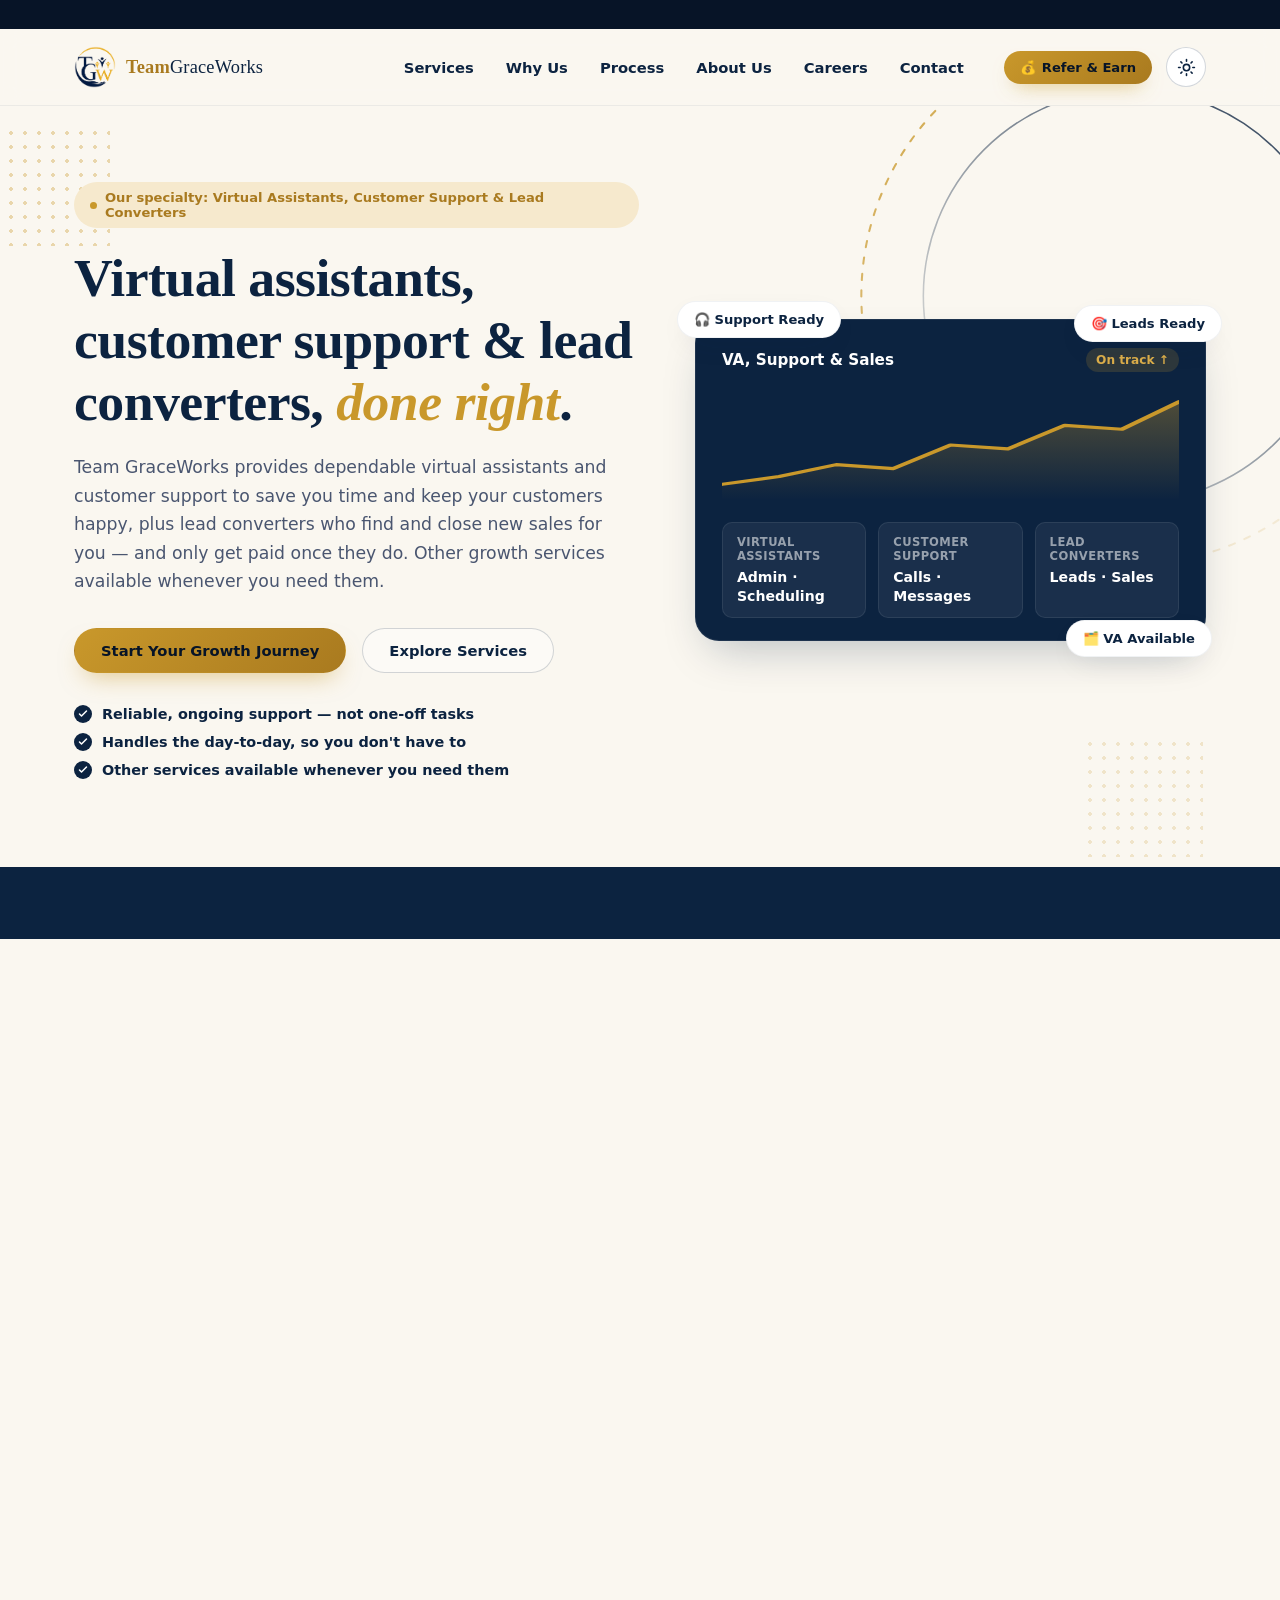
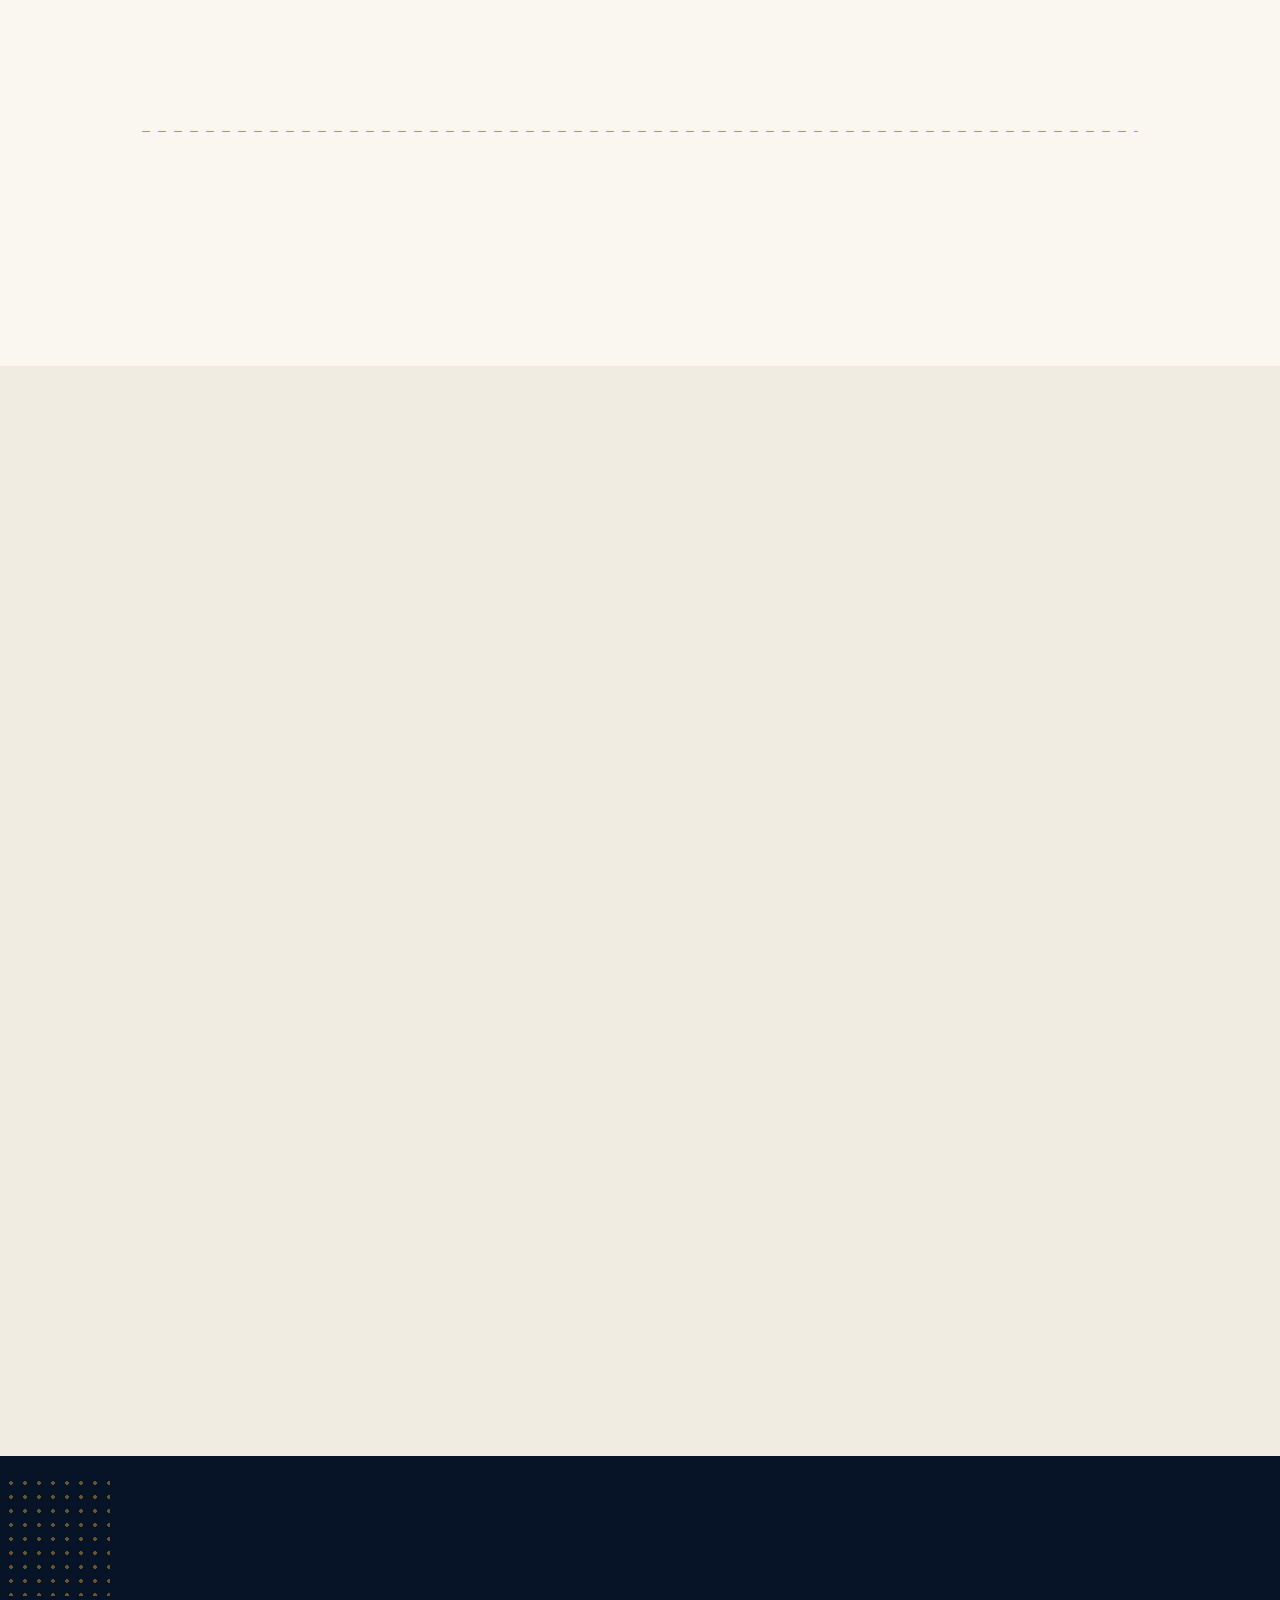
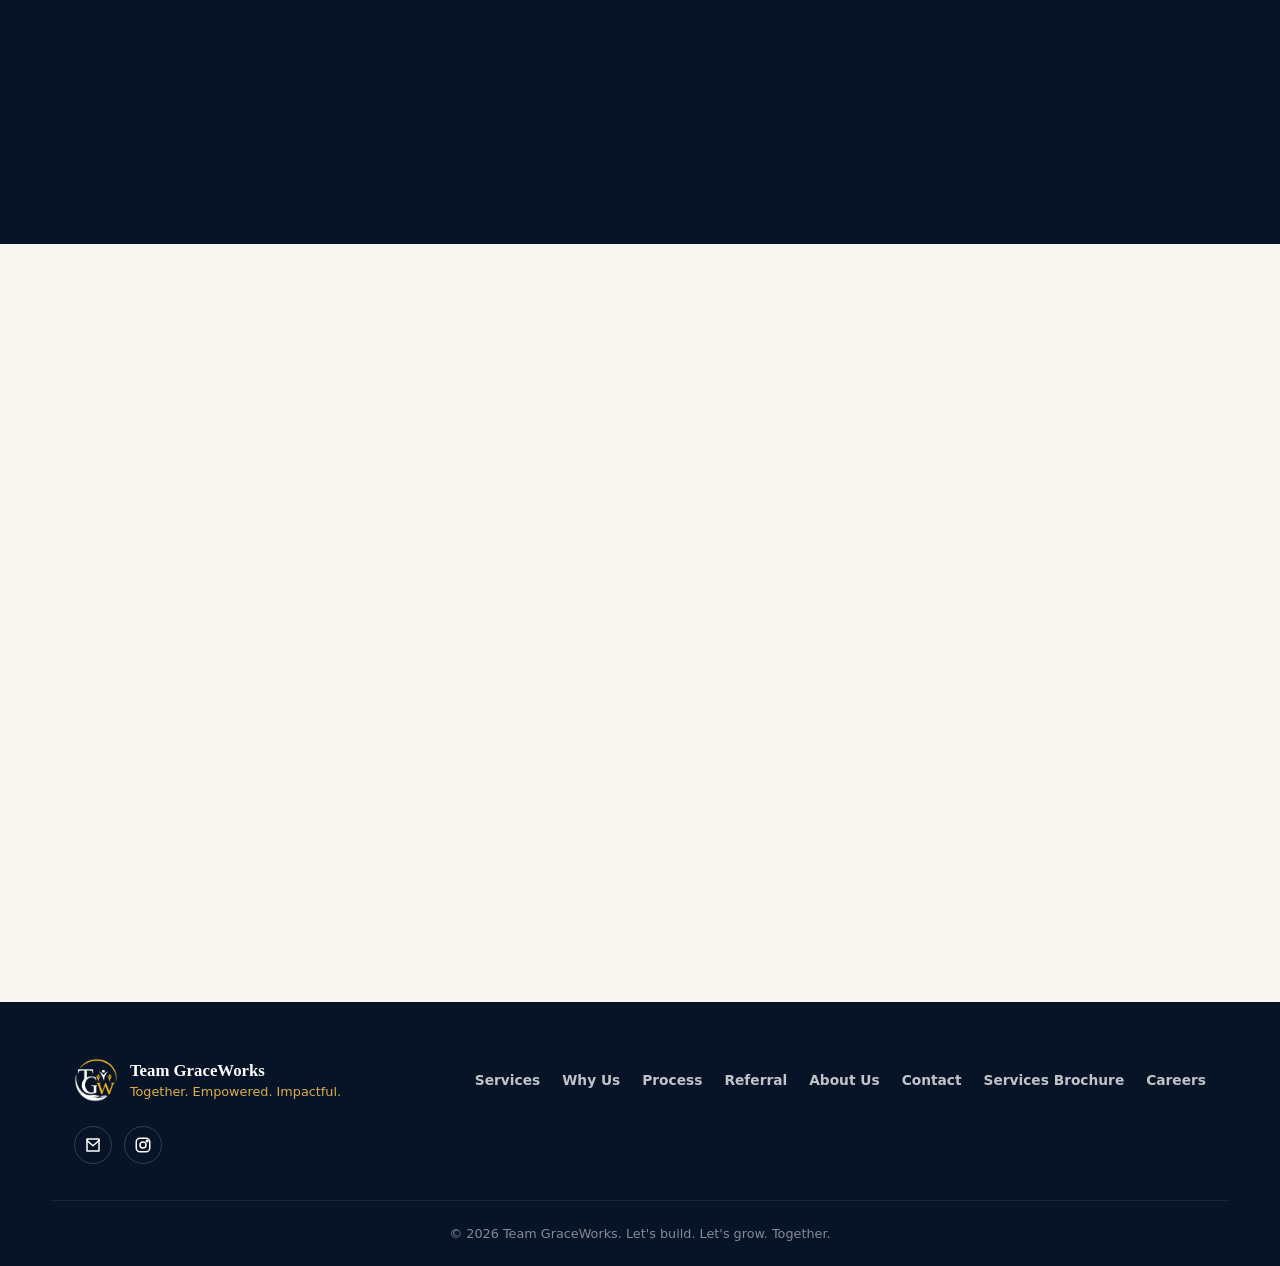
==== commit d01a6148: "Add THENEXTYOU Salon client review to home page Co-Authored-By: Claude Opus 5.5 <noreply@anthropic.c" ====
--- a/index.html
+++ b/index.html
@@ -27,7 +27,7 @@
 <link rel="preconnect" href="https://fonts.gstatic.com" crossorigin>
 <link href="https://fonts.googleapis.com/css2?family=Manrope:wght@400;500;600;700;800&family=Fraunces:ital,opsz,wght@0,9..144,500;0,9..144,600;1,9..144,500&display=swap" rel="stylesheet">
 
-<link rel="stylesheet" href="styles.css">
+<link rel="stylesheet" href="styles.css?v=20261030">
 </head>
 <body>
 
@@ -322,7 +322,7 @@
   <section id="reviews" class="section section--tint">
     <div class="wrap">
       <div class="section__head reveal">
-        <span class="kicker"><i></i>Client Review<i></i></span>
+        <span class="kicker"><i></i>Client Reviews<i></i></span>
         <h2>What our clients say</h2>
       </div>
 
@@ -339,6 +339,19 @@
           </span>
         </figcaption>
       </figure>
+
+      <figure class="review reveal">
+        <span class="review__mark" aria-hidden="true">&ldquo;</span>
+        <blockquote class="review__quote">
+          <p>It was a wonderful experience being part of this podcast. What started as a simple interaction turned into a meaningful professional connection. We connected really well on a one-to-one level, which made the entire conversation feel natural, comfortable, and engaging. &hellip; I truly enjoyed the overall experience, the conversation, and the positive energy throughout the session.</p>
+        </blockquote>
+        <figcaption class="review__by">
+          <span class="review__rule" aria-hidden="true"></span>
+          <span class="review__who">
+            <strong>THENEXTYOU Salon</strong>
+          </span>
+        </figcaption>
+      </figure>
     </div>
   </section>
 
--- a/styles.css
+++ b/styles.css
@@ -39,19 +39,24 @@
 }
 
 :root[data-theme="dark"]{
-  --bg:#0d1a2c;
-  --bg-tint:#122540;
-  --surface:#172a44;
+  --bg:#0a1528;
+  --bg-tint:#0e1d36;
+  --surface:#13243f;
   --heading:#f4f6fa;
   --text:#eef1f6;
-  --text-soft:#a9b3c7;
-  --border:rgba(255,255,255,.08);
-  --border-strong:rgba(255,255,255,.16);
-  --header-bg:rgba(11,21,38,.7);
-  --header-bg-solid:rgba(11,21,38,.92);
-  --btn-outline-bg:rgba(255,255,255,.05);
-  --shadow-soft:0 10px 30px -12px rgba(0,0,0,0.5);
-  --shadow-lift:0 20px 45px -15px rgba(0,0,0,0.6);
+  --text-soft:#b0bbd0;
+  --border:rgba(150,180,230,.12);
+  --border-strong:rgba(150,180,230,.22);
+  --header-bg:rgba(8,17,32,.68);
+  --header-bg-solid:rgba(8,17,32,.92);
+  --btn-outline-bg:rgba(255,255,255,.04);
+  --shadow-soft:0 14px 34px -16px rgba(0,0,0,.7), inset 0 1px 0 rgba(255,255,255,.04);
+  --shadow-lift:0 26px 54px -20px rgba(0,0,0,.8), inset 0 1px 0 rgba(255,255,255,.05);
+
+  /* dark-only helpers used by the "Dark mode polish" block at the end of this file */
+  --card-fill:linear-gradient(180deg, rgba(110,160,240,.085), rgba(110,160,240,0) 60%), #13243f;
+  --gold-glow:rgba(220,174,74,.38);
+  scrollbar-color:#2c4d7e #0a1528;
 
   color-scheme:dark;
 }
@@ -704,6 +709,7 @@
   box-shadow:var(--shadow-soft);
   border-top:3px solid var(--gold-500);
 }
+.review + .review{ margin-top:28px; }
 .review__mark{
   display:block;
   height:40px;
@@ -952,3 +958,168 @@
 @media (max-width: 400px){
   .brand__text{ display:none; }
 }
+
+/* =====================================================================
+   Dark mode polish — "midnight & gold"
+   Every rule is scoped to [data-theme="dark"]; the light theme is untouched.
+   Hover states are restated here because these selectors out-rank the
+   original :hover rules.
+   ===================================================================== */
+:root[data-theme="dark"] ::selection{ background:rgba(220,174,74,.38); color:#fff; }
+
+/* ambient depth: soft gold + blue glows instead of flat navy */
+:root[data-theme="dark"] body{
+  background:
+    radial-gradient(1100px 620px at 100% 0%, rgba(201,152,43,.07), transparent 65%),
+    radial-gradient(900px 700px at 0% 18%, rgba(38,86,150,.20), transparent 65%),
+    var(--bg);
+}
+:root[data-theme="dark"] .hero{
+  background:
+    radial-gradient(560px 440px at 76% 48%, rgba(201,152,43,.15), transparent 70%),
+    radial-gradient(760px 380px at 8% 0%, rgba(44,98,170,.30), transparent 65%);
+}
+:root[data-theme="dark"] .about-hero{
+  background:
+    radial-gradient(640px 240px at 50% 42%, rgba(201,152,43,.12), transparent 70%),
+    radial-gradient(760px 300px at 8% 0%, rgba(44,98,170,.28), transparent 65%);
+}
+:root[data-theme="dark"] .section--tint{
+  background:linear-gradient(180deg, rgba(38,82,140,.20), rgba(38,82,140,.07) 55%, rgba(38,82,140,.16));
+  border-block:1px solid rgba(150,180,230,.07);
+}
+:root[data-theme="dark"] .section--dark{
+  background:
+    radial-gradient(520px 340px at 16% 50%, rgba(201,152,43,.17), transparent 70%),
+    radial-gradient(760px 420px at 100% 100%, rgba(38,86,150,.34), transparent 70%),
+    var(--navy-950);
+  border-block:1px solid rgba(220,174,74,.14);
+}
+:root[data-theme="dark"] .banner{
+  background:linear-gradient(90deg, #0b1f3a, #143560 50%, #0b1f3a);
+  border-block:1px solid rgba(220,174,74,.2);
+}
+:root[data-theme="dark"] .topbar{ background:linear-gradient(90deg, #050d1b, #0b1f3a, #050d1b); }
+:root[data-theme="dark"] .footer{
+  background:linear-gradient(180deg, #071427 0%, #050d1b 100%);
+  border-top:1px solid rgba(220,174,74,.2);
+}
+
+/* header glass */
+:root[data-theme="dark"] .site-header{ backdrop-filter:blur(14px) saturate(150%); }
+:root[data-theme="dark"] .site-header.is-scrolled{
+  box-shadow:0 12px 30px -18px rgba(0,0,0,.8);
+  border-bottom-color:rgba(220,174,74,.18);
+}
+
+/* brighter gold accents (gold-600 is too dim on navy) */
+:root[data-theme="dark"] .brand__text strong,
+:root[data-theme="dark"] .kicker,
+:root[data-theme="dark"] .vacancy-card__badge{ color:var(--gold-400); }
+:root[data-theme="dark"] .kicker i{ background:linear-gradient(90deg, transparent, var(--gold-400)); }
+:root[data-theme="dark"] .kicker i:last-child{ background:linear-gradient(90deg, var(--gold-400), transparent); }
+:root[data-theme="dark"] .highlight{ color:var(--gold-400); text-shadow:0 0 32px rgba(201,152,43,.35); }
+:root[data-theme="dark"] .review__who a:hover{ color:var(--gold-400); }
+
+/* buttons */
+:root[data-theme="dark"] .btn--primary{ box-shadow:0 14px 32px -12px rgba(201,152,43,.7), inset 0 1px 0 rgba(255,255,255,.28); }
+:root[data-theme="dark"] .btn--primary:hover{ box-shadow:0 18px 38px -12px rgba(201,152,43,.85), inset 0 1px 0 rgba(255,255,255,.35); }
+:root[data-theme="dark"] .btn--outline{ border-color:rgba(220,174,74,.4); }
+:root[data-theme="dark"] .btn--outline:hover{ border-color:var(--gold-400); background:rgba(220,174,74,.08); }
+:root[data-theme="dark"] .btn--ghost{ border-color:rgba(220,174,74,.35); }
+:root[data-theme="dark"] .btn--ghost:hover{ background:rgba(220,174,74,.1); border-color:var(--gold-400); color:var(--gold-400); }
+:root[data-theme="dark"] .hero__chips svg{
+  background:rgba(220,174,74,.2);
+  color:var(--gold-400);
+}
+
+/* cards: lit from above, hairline cool border, gold glow on hover */
+:root[data-theme="dark"] :is(.service-card, .pillar, .review, .vacancy-card, .contact__form, .contact__link){
+  background:var(--card-fill);
+  border:1px solid rgba(150,180,230,.14);
+}
+:root[data-theme="dark"] :is(.pillar, .review){
+  background:
+    linear-gradient(90deg, transparent, var(--gold-400) 50%, transparent) top center / 70% 2px no-repeat,
+    var(--card-fill);
+}
+:root[data-theme="dark"] .service-card--featured{
+  border-color:rgba(220,174,74,.45);
+  box-shadow:var(--shadow-soft), 0 0 40px -18px var(--gold-glow);
+}
+:root[data-theme="dark"] .service-card::before{ background:linear-gradient(90deg, var(--gold-500), var(--gold-400)); }
+:root[data-theme="dark"] .service-card:hover,
+:root[data-theme="dark"] .vacancy-card:hover{
+  border-color:rgba(220,174,74,.5);
+  box-shadow:var(--shadow-lift), 0 0 44px -14px var(--gold-glow);
+}
+:root[data-theme="dark"] .contact__link:hover{ border-color:rgba(220,174,74,.45); }
+:root[data-theme="dark"] .review__mark{ color:var(--gold-400); text-shadow:0 0 26px var(--gold-glow); }
+
+/* icon tiles: warm gold glass instead of flat navy */
+:root[data-theme="dark"] :is(.service-card__icon, .service-detail__icon):not(.service-card__icon--shopify):not(.service-detail__icon--shopify){
+  background:linear-gradient(145deg, #1d3f70, #0f2848);
+  border:1px solid rgba(220,174,74,.42);
+  color:var(--gold-400);
+  box-shadow:0 0 24px -8px var(--gold-glow);
+}
+:root[data-theme="dark"] :is(.service-card__icon--shopify, .service-detail__icon--shopify){
+  box-shadow:0 0 28px -6px var(--gold-glow);
+}
+
+/* hero mockup */
+:root[data-theme="dark"] .growth-card{
+  background:linear-gradient(160deg, #173360 0%, #0d2547 52%, #0a1d38 100%);
+  border-color:rgba(220,174,74,.28);
+  box-shadow:0 34px 70px -24px rgba(0,0,0,.75), 0 0 70px -24px var(--gold-glow), inset 0 1px 0 rgba(255,255,255,.08);
+}
+:root[data-theme="dark"] .hero__visual:hover .growth-card{
+  border-color:rgba(220,174,74,.55);
+  box-shadow:0 40px 80px -24px rgba(0,0,0,.8), 0 0 90px -20px var(--gold-glow), inset 0 1px 0 rgba(255,255,255,.1);
+}
+:root[data-theme="dark"] .growth-card__chart polyline:first-child{ filter:drop-shadow(0 0 6px rgba(220,174,74,.55)); }
+:root[data-theme="dark"] .mini-stat{
+  background:linear-gradient(180deg, rgba(255,255,255,.09), rgba(255,255,255,.03));
+  border-color:rgba(255,255,255,.1);
+}
+:root[data-theme="dark"] .mini-stat span{ color:rgba(246,233,205,.62); }
+:root[data-theme="dark"] .float-badge{
+  background:rgba(17,34,60,.82);
+  backdrop-filter:blur(10px);
+  border-color:rgba(220,174,74,.32);
+  box-shadow:0 14px 30px -12px rgba(0,0,0,.7), 0 0 26px -10px var(--gold-glow);
+}
+:root[data-theme="dark"] .hero__visual:hover .float-badge{ border-color:rgba(220,174,74,.6); }
+
+/* process + referral */
+:root[data-theme="dark"] .process__index{
+  background:linear-gradient(145deg, #1d3f70, #0d2547);
+  border:1px solid rgba(220,174,74,.5);
+  box-shadow:0 0 0 6px var(--bg), 0 0 26px -4px var(--gold-glow);
+}
+:root[data-theme="dark"] .process__line{
+  background:repeating-linear-gradient(90deg, rgba(220,174,74,.7) 0 8px, transparent 8px 16px);
+}
+:root[data-theme="dark"] .referral__icon{
+  background:radial-gradient(circle at 50% 35%, rgba(220,174,74,.22), rgba(201,152,43,.06) 70%);
+  box-shadow:0 0 54px -10px var(--gold-glow);
+}
+
+/* forms */
+:root[data-theme="dark"] .field input,
+:root[data-theme="dark"] .field select,
+:root[data-theme="dark"] .field textarea{
+  background:rgba(4,11,22,.55);
+  border-color:rgba(150,180,230,.22);
+}
+:root[data-theme="dark"] .field input::placeholder,
+:root[data-theme="dark"] .field textarea::placeholder{ color:rgba(176,187,208,.5); }
+:root[data-theme="dark"] .field input:focus,
+:root[data-theme="dark"] .field select:focus,
+:root[data-theme="dark"] .field textarea:focus{
+  background:rgba(4,11,22,.7);
+  border-color:var(--gold-400);
+  box-shadow:0 0 0 3px rgba(220,174,74,.2);
+}
+
+:root[data-theme="dark"] .to-top{ border:1px solid rgba(220,174,74,.35); }
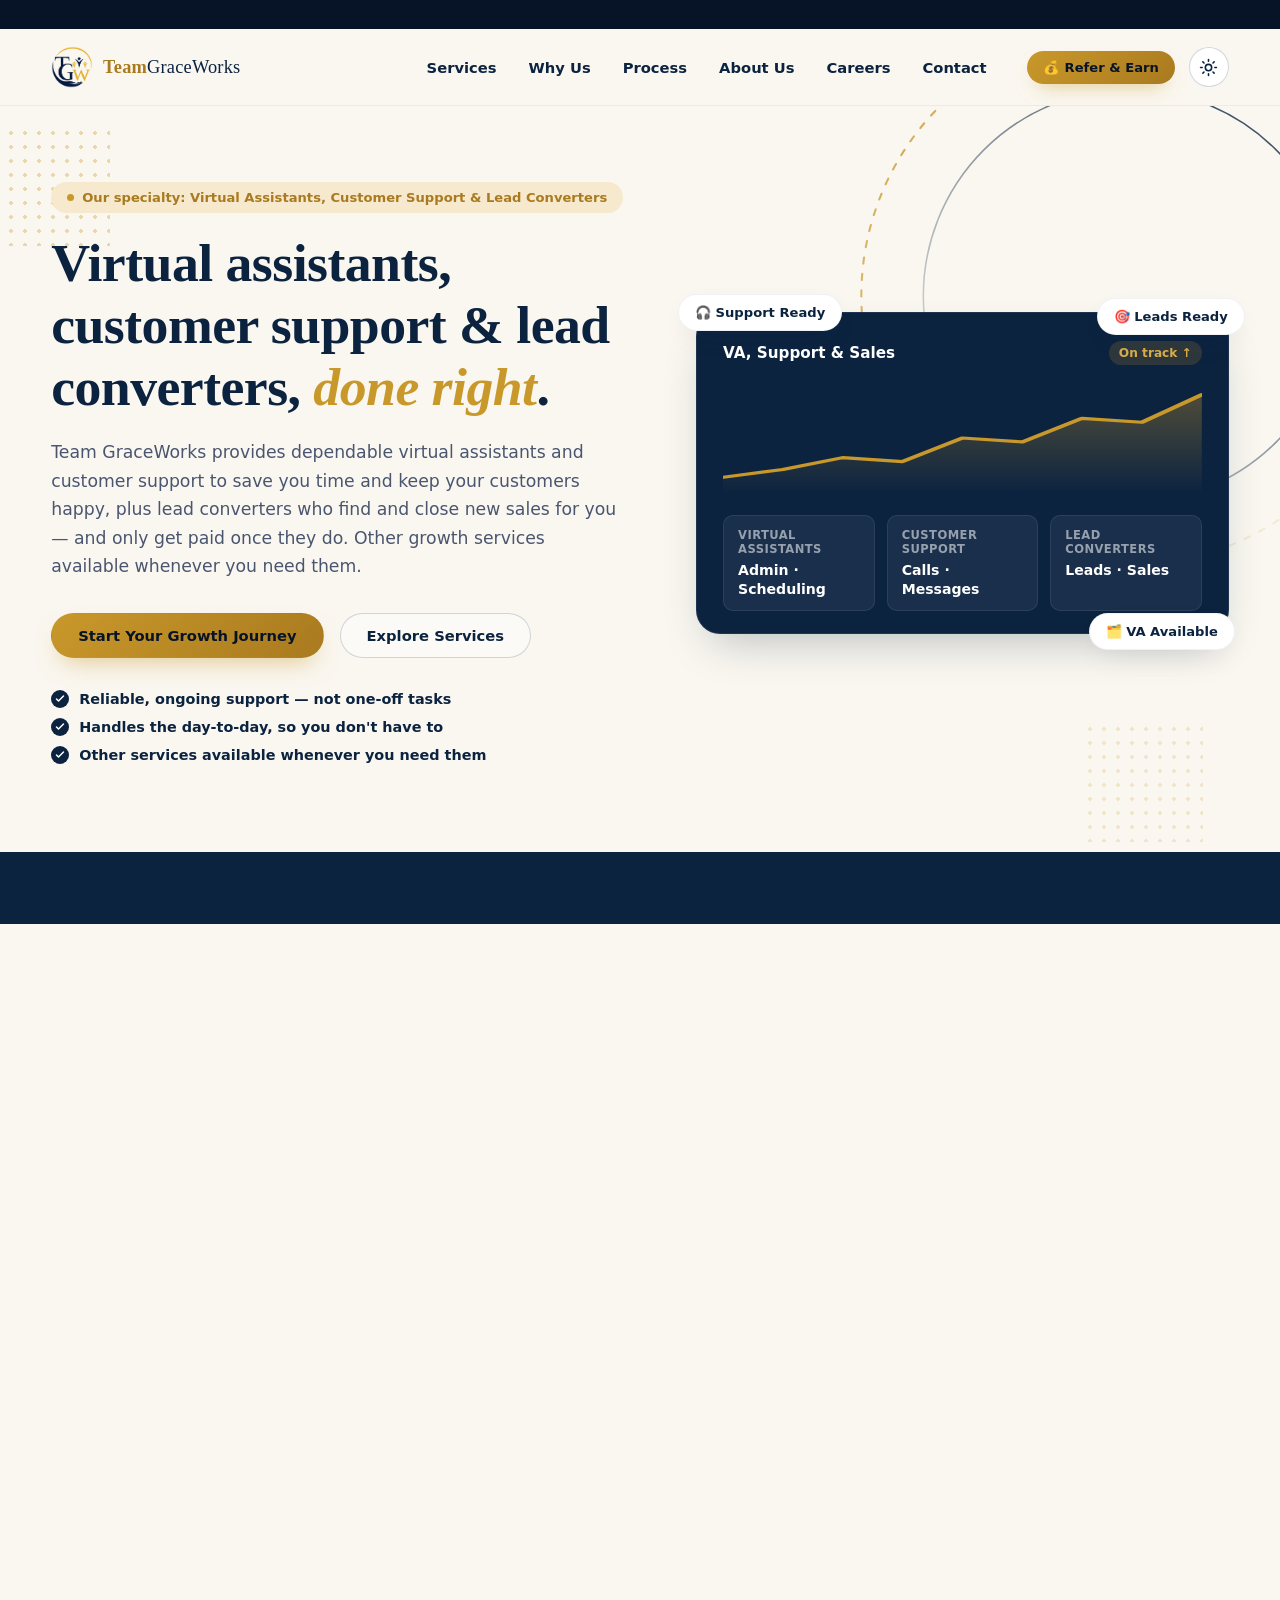
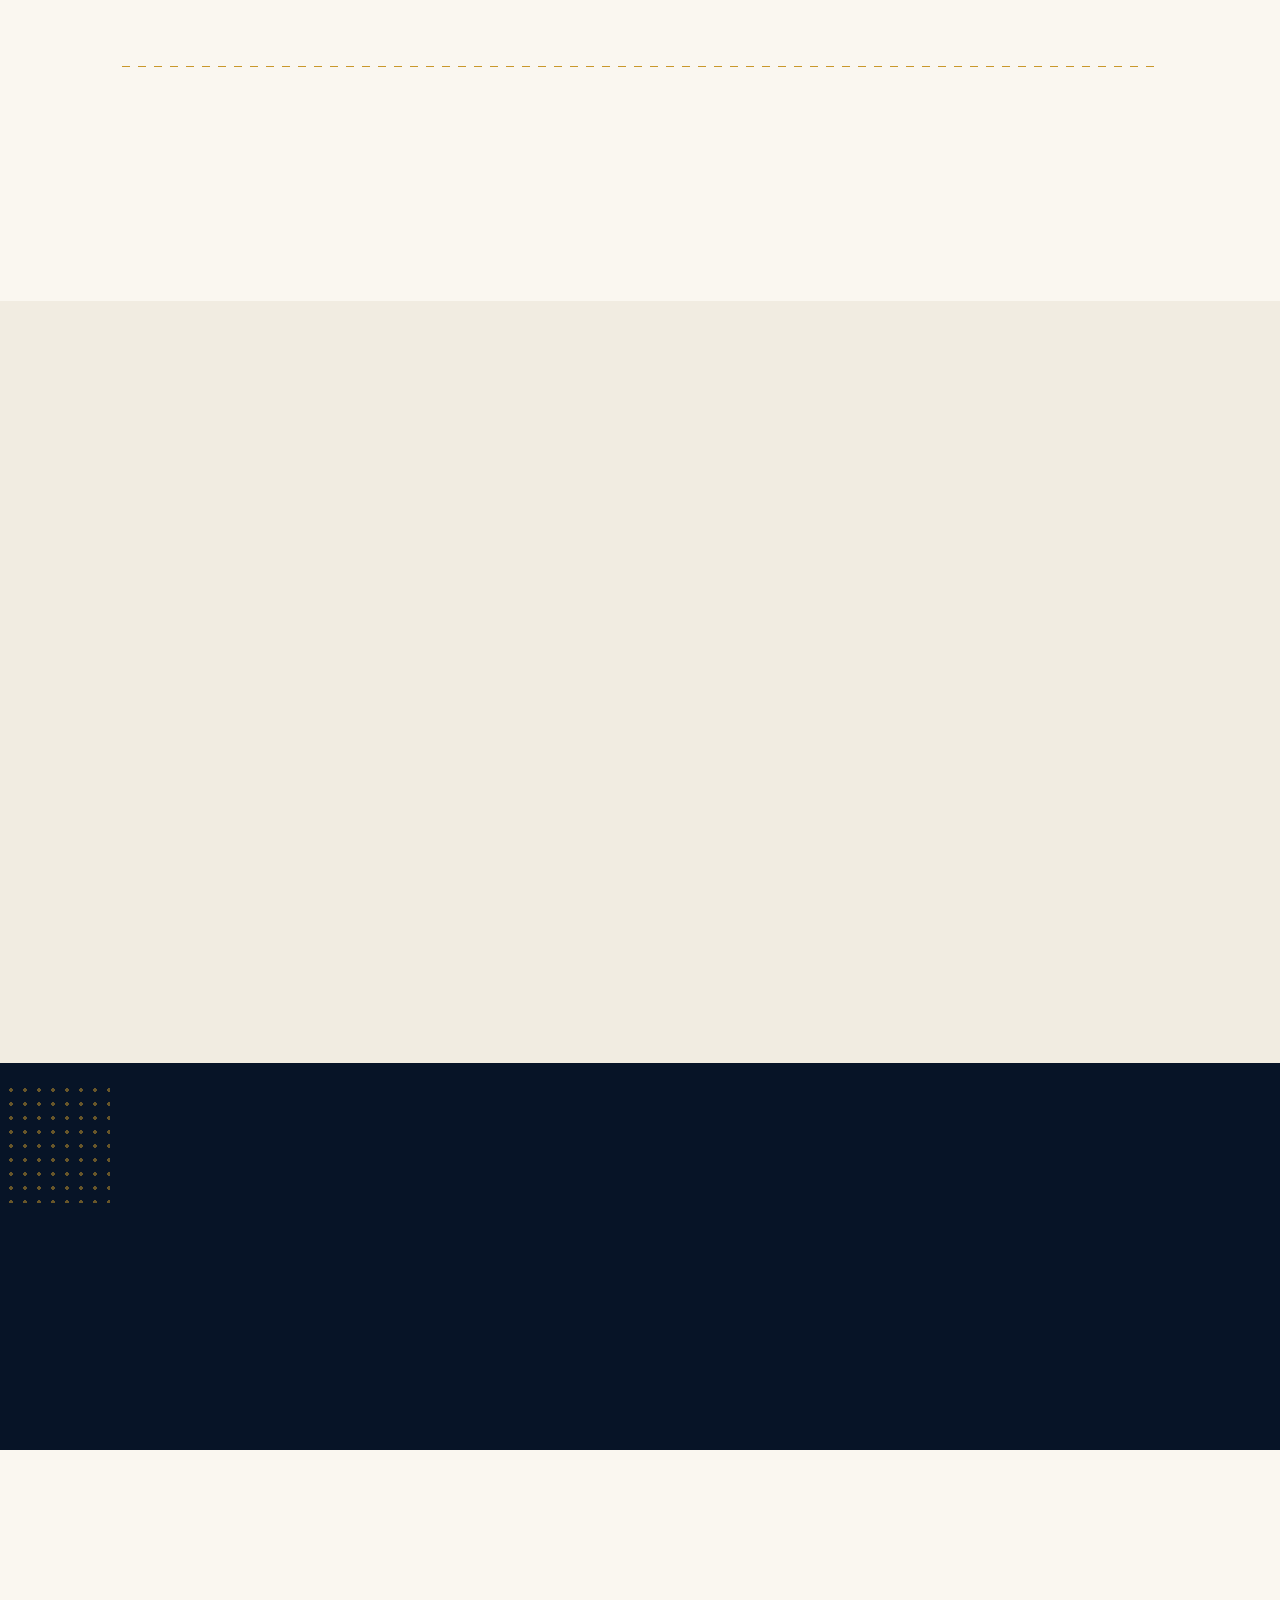
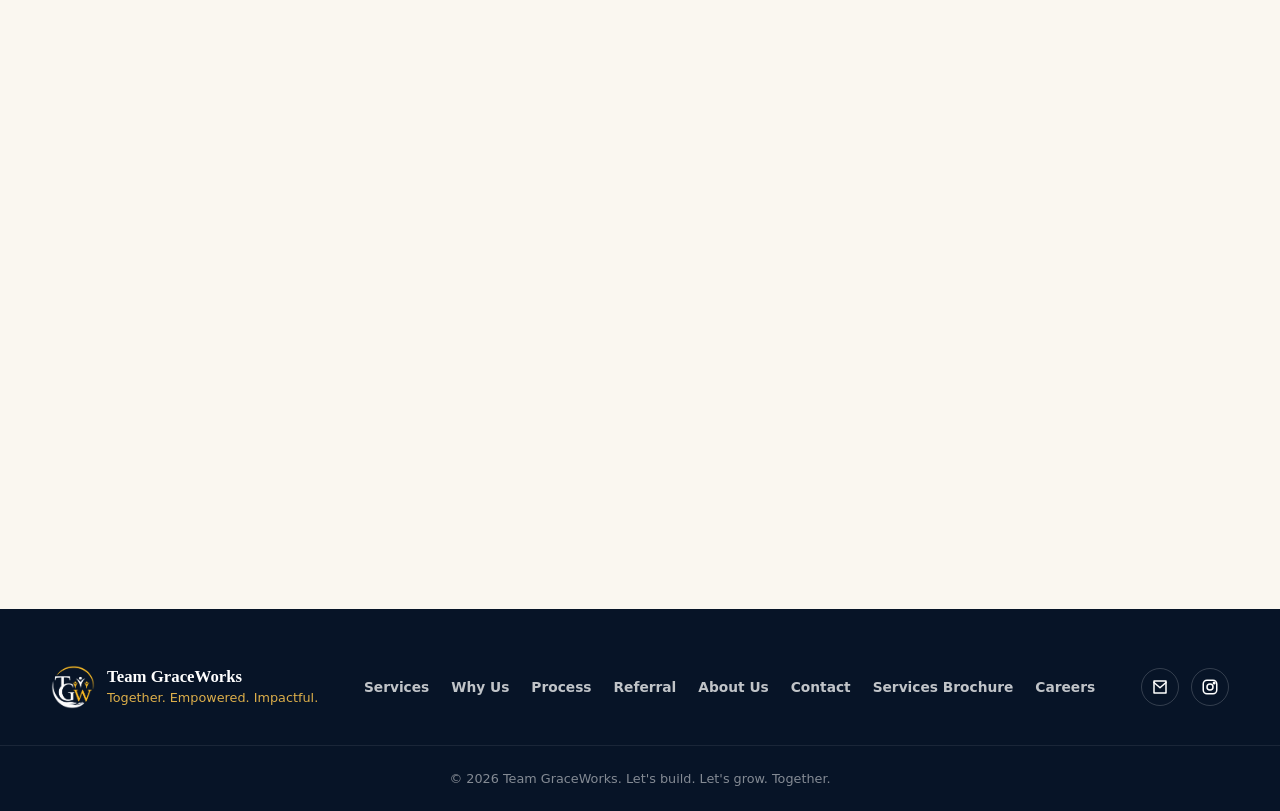
==== commit 43361c3b: "Make layout full width and redesign client reviews Remove the 1180px content limit and adjust the ho" ====
--- a/index.html
+++ b/index.html
@@ -27,7 +27,7 @@
 <link rel="preconnect" href="https://fonts.gstatic.com" crossorigin>
 <link href="https://fonts.googleapis.com/css2?family=Manrope:wght@400;500;600;700;800&family=Fraunces:ital,opsz,wght@0,9..144,500;0,9..144,600;1,9..144,500&display=swap" rel="stylesheet">
 
-<link rel="stylesheet" href="styles.css?v=20261030">
+<link rel="stylesheet" href="styles.css?v=20261030b">
 </head>
 <body>
 
@@ -326,32 +326,34 @@
         <h2>What our clients say</h2>
       </div>
 
-      <figure class="review reveal">
-        <span class="review__mark" aria-hidden="true">&ldquo;</span>
-        <blockquote class="review__quote">
-          <p>Working with TEAM GRACEWORKS was a very good experience for our newly launched website christianlistings.com. Team was very co-operative and listened to details provided and acted accordingly. I wish them all the best for the future and would recommend them.</p>
-        </blockquote>
-        <figcaption class="review__by">
-          <span class="review__rule" aria-hidden="true"></span>
-          <span class="review__who">
-            <strong>Christian Listings</strong>
-            <a href="https://christianlistings.com/" target="_blank" rel="noopener noreferrer">christianlistings.com</a>
-          </span>
-        </figcaption>
-      </figure>
-
-      <figure class="review reveal">
-        <span class="review__mark" aria-hidden="true">&ldquo;</span>
-        <blockquote class="review__quote">
-          <p>It was a wonderful experience being part of this podcast. What started as a simple interaction turned into a meaningful professional connection. We connected really well on a one-to-one level, which made the entire conversation feel natural, comfortable, and engaging. &hellip; I truly enjoyed the overall experience, the conversation, and the positive energy throughout the session.</p>
-        </blockquote>
-        <figcaption class="review__by">
-          <span class="review__rule" aria-hidden="true"></span>
-          <span class="review__who">
-            <strong>THENEXTYOU Salon</strong>
-          </span>
-        </figcaption>
-      </figure>
+      <div class="reviews reveal">
+        <figure class="review">
+          <p class="review__lead" aria-hidden="true">&ldquo;A very good experience&rdquo;</p>
+          <blockquote class="review__quote">
+            <p>Working with TEAM GRACEWORKS was a very good experience for our newly launched website christianlistings.com. Team was very co-operative and listened to details provided and acted accordingly. I wish them all the best for the future and would recommend them.</p>
+          </blockquote>
+          <figcaption class="review__by">
+            <span class="review__initials" aria-hidden="true">CL</span>
+            <span class="review__who">
+              <strong>Christian Listings</strong>
+              <a href="https://christianlistings.com/" target="_blank" rel="noopener noreferrer">christianlistings.com</a>
+            </span>
+          </figcaption>
+        </figure>
+
+        <figure class="review">
+          <p class="review__lead" aria-hidden="true">&ldquo;A meaningful professional connection&rdquo;</p>
+          <blockquote class="review__quote">
+            <p>It was a wonderful experience being part of this podcast. What started as a simple interaction turned into a meaningful professional connection. We connected really well on a one-to-one level, which made the entire conversation feel natural, comfortable, and engaging. &hellip; I truly enjoyed the overall experience, the conversation, and the positive energy throughout the session.</p>
+          </blockquote>
+          <figcaption class="review__by">
+            <span class="review__initials" aria-hidden="true">TN</span>
+            <span class="review__who">
+              <strong>THENEXTYOU Salon</strong>
+            </span>
+          </figcaption>
+        </figure>
+      </div>
     </div>
   </section>
 
--- a/styles.css
+++ b/styles.css
@@ -17,8 +17,6 @@
   --radius-lg:24px;
   --radius-md:16px;
   --radius-sm:10px;
-
-  --container:1180px;
 
   /* theme tokens — light (default) */
   --bg:#faf7f0;
@@ -62,7 +60,11 @@
 }
 
 *,*::before,*::after{ box-sizing:border-box; }
-html{ scroll-behavior:smooth; }
+html{
+  scroll-behavior:smooth;
+  /* type grows gently past 1440px so text keeps pace with the full-width layout */
+  font-size:clamp(100%, 62.5% + .4167vw, 125%);
+}
 body{
   margin:0;
   font-family:var(--font-body);
@@ -81,9 +83,8 @@
 svg{ fill:none; stroke:currentColor; stroke-width:2; stroke-linecap:round; stroke-linejoin:round; }
 
 .wrap{
-  max-width:var(--container);
   margin:0 auto;
-  padding:0 24px;
+  padding:0 clamp(24px, 4vw, 96px);
 }
 
 /* ---------- Reveal animation ---------- */
@@ -310,8 +311,9 @@
 .about-hero{ padding:64px 0 84px; }
 .about-hero__inner{
   position:relative; z-index:1;
-  max-width:760px;
+  max-width:47.5rem;
   margin:0 auto;
+  padding:0 24px;
   text-align:center;
   display:flex;
   flex-direction:column;
@@ -548,10 +550,11 @@
 }
 
 .section__head{
-  max-width:640px;
+  max-width:40rem;
   margin:0 auto 56px;
   text-align:center;
 }
+.wrap.section__head{ padding:0 24px; }
 .kicker{
   display:inline-flex; align-items:center; gap:10px;
   font-size:.8rem; font-weight:800; letter-spacing:.12em; text-transform:uppercase;
@@ -566,7 +569,7 @@
 .section__head p{ font-size:1.02rem; }
 
 .section__subhead{
-  max-width:640px;
+  max-width:40rem;
   margin:64px auto 40px;
   text-align:center;
 }
@@ -699,42 +702,53 @@
 .pillar p{ font-size:.94rem; }
 
 /* ---------- Client review ---------- */
-.review{
-  position:relative;
-  max-width:820px;
-  margin:0 auto;
+.reviews{
+  display:grid;
+  grid-template-columns:repeat(2, minmax(0, 1fr));
   background:var(--surface);
   border-radius:var(--radius-lg);
-  padding:44px 52px 40px;
   box-shadow:var(--shadow-soft);
   border-top:3px solid var(--gold-500);
 }
-.review + .review{ margin-top:28px; }
-.review__mark{
-  display:block;
-  height:40px;
-  margin-bottom:10px;
+.review{
+  display:grid;
+  grid-row:span 3;
+  grid-template-rows:subgrid;
+  margin:0;
+  padding:52px 56px 48px;
+}
+.review + .review{ border-left:1px solid var(--border-strong); }
+.review__lead{
   font-family:var(--font-display);
-  font-size:6rem;
-  line-height:.8;
-  color:var(--gold-500);
-}
-.review__quote{ margin:0; }
+  font-size:1.5rem;
+  font-weight:600;
+  line-height:1.25;
+  color:var(--heading);
+  text-indent:-.42em;
+  text-wrap:balance;
+  margin-bottom:22px;
+}
+.review__quote{ margin:0 0 36px; }
 .review__quote p{
+  max-width:68ch;
+  font-size:1rem;
+  line-height:1.75;
+  color:var(--text-soft);
+}
+.review__by{
+  display:flex; align-items:center; gap:14px;
+}
+.review__initials{
+  flex:none;
+  display:grid; place-items:center;
+  width:46px; height:46px;
+  border-radius:50%;
+  background:var(--navy-900);
+  color:var(--gold-400);
   font-family:var(--font-display);
-  font-size:1.4rem;
-  line-height:1.55;
-  color:var(--heading);
-}
-.review__by{
-  display:flex; align-items:center; gap:18px;
-  margin-top:28px;
-}
-.review__rule{
-  flex:none;
-  width:48px; height:3px;
-  background:var(--gold-500);
-  border-radius:2px;
+  font-size:.95rem;
+  font-weight:600;
+  letter-spacing:.03em;
 }
 .review__who strong{ display:block; font-weight:800; color:var(--heading); }
 .review__who a{
@@ -808,7 +822,7 @@
 }
 .contact__intro .kicker{ margin-bottom:16px; }
 .contact__intro h2{ font-size:clamp(1.6rem, 3vw, 2.1rem); font-weight:600; margin-bottom:14px; }
-.contact__intro p{ margin-bottom:28px; }
+.contact__intro p{ max-width:56ch; margin-bottom:28px; }
 
 .contact__links{ display:flex; flex-direction:column; gap:14px; }
 .contact__link{
@@ -932,8 +946,9 @@
   .nav a{ width:100%; padding:14px 0; border-bottom:1px solid var(--border); }
   .nav-toggle{ display:flex; }
   .process{ grid-template-columns:1fr; }
-  .review{ padding:34px 26px 30px; }
-  .review__quote p{ font-size:1.15rem; }
+  .reviews{ grid-template-columns:minmax(0, 1fr); }
+  .review{ padding:36px 28px 32px; }
+  .review + .review{ border-left:0; border-top:1px solid var(--border-strong); }
   .nav a.refer-badge--nav{
     display:flex;
     justify-content:center;
@@ -956,6 +971,59 @@
 }
 
 @media (max-width: 400px){
+  .brand__text{ display:none; }
+}
+
+/* ---------- Wide screens: layouts fill the full width ---------- */
+@media (min-width: 981px){
+  .hero__visual{ width:100%; max-width:40rem; justify-self:center; }
+  .referral{ justify-content:center; }
+}
+
+@media (min-width: 1100px){
+  .services-grid{ display:grid; grid-template-columns:repeat(6, minmax(0, 1fr)); }
+  .service-card{ grid-column:span 2; max-width:none; }
+  .services-grid:not(.services-grid--featured) .service-card:nth-child(4){ grid-column:2 / span 2; }
+
+  .vacancy-grid{ grid-template-columns:repeat(2, minmax(0, 1fr)); max-width:none; }
+  /* an open application form shouldn't stretch the cards beside it */
+  .vacancy-grid:has(.vacancy-card__form:not([hidden])){ align-items:start; }
+  .vacancy-card:last-child:nth-child(odd){ grid-column:1 / -1; justify-self:center; width:calc(50% - 12px); }
+
+  .service-detail{ max-width:none; }
+  .service-detail__body > p{ max-width:60ch; }
+  .service-detail__body{
+    display:grid;
+    grid-template-columns:repeat(2, minmax(0, 1fr));
+    grid-template-rows:auto auto 1fr;
+    column-gap:64px;
+    align-items:start;
+  }
+  .service-detail__body > *{ grid-column:1; }
+  .service-detail__body > .service-card__badge{ justify-self:start; }
+  .service-detail__body > .service-detail__list{ grid-column:2; grid-row:1 / span 3; }
+}
+
+@media (min-width: 1500px){
+  .services-grid:not(.services-grid--featured){ grid-template-columns:repeat(5, minmax(0, 1fr)); }
+  .services-grid:not(.services-grid--featured) .service-card,
+  .services-grid:not(.services-grid--featured) .service-card:nth-child(4){ grid-column:auto; }
+
+  .vacancy-grid{ grid-template-columns:repeat(3, minmax(0, 1fr)); }
+  .vacancy-card:last-child:nth-child(odd){ grid-column:auto; justify-self:stretch; width:auto; }
+  .vacancy-card:last-child:nth-child(3n+1){ grid-column:2; }
+}
+
+/* Tablet: fit the full nav beside the logo */
+@media (min-width: 761px) and (max-width: 960px){
+  .header__right{ gap:18px; }
+  .nav{ gap:16px; }
+  .nav a{ font-size:.86rem; }
+  .header__actions{ gap:8px; }
+  .header__actions > .refer-badge{ padding:9px; }
+  .refer-badge span{ display:none; }
+}
+@media (min-width: 761px) and (max-width: 880px){
   .brand__text{ display:none; }
 }
 
@@ -1034,11 +1102,11 @@
 }
 
 /* cards: lit from above, hairline cool border, gold glow on hover */
-:root[data-theme="dark"] :is(.service-card, .pillar, .review, .vacancy-card, .contact__form, .contact__link){
+:root[data-theme="dark"] :is(.service-card, .pillar, .reviews, .vacancy-card, .contact__form, .contact__link){
   background:var(--card-fill);
   border:1px solid rgba(150,180,230,.14);
 }
-:root[data-theme="dark"] :is(.pillar, .review){
+:root[data-theme="dark"] :is(.pillar, .reviews){
   background:
     linear-gradient(90deg, transparent, var(--gold-400) 50%, transparent) top center / 70% 2px no-repeat,
     var(--card-fill);
@@ -1054,7 +1122,7 @@
   box-shadow:var(--shadow-lift), 0 0 44px -14px var(--gold-glow);
 }
 :root[data-theme="dark"] .contact__link:hover{ border-color:rgba(220,174,74,.45); }
-:root[data-theme="dark"] .review__mark{ color:var(--gold-400); text-shadow:0 0 26px var(--gold-glow); }
+:root[data-theme="dark"] .review__initials{ background:rgba(220,174,74,.14); box-shadow:inset 0 0 0 1px rgba(220,174,74,.35); }
 
 /* icon tiles: warm gold glass instead of flat navy */
 :root[data-theme="dark"] :is(.service-card__icon, .service-detail__icon):not(.service-card__icon--shopify):not(.service-detail__icon--shopify){
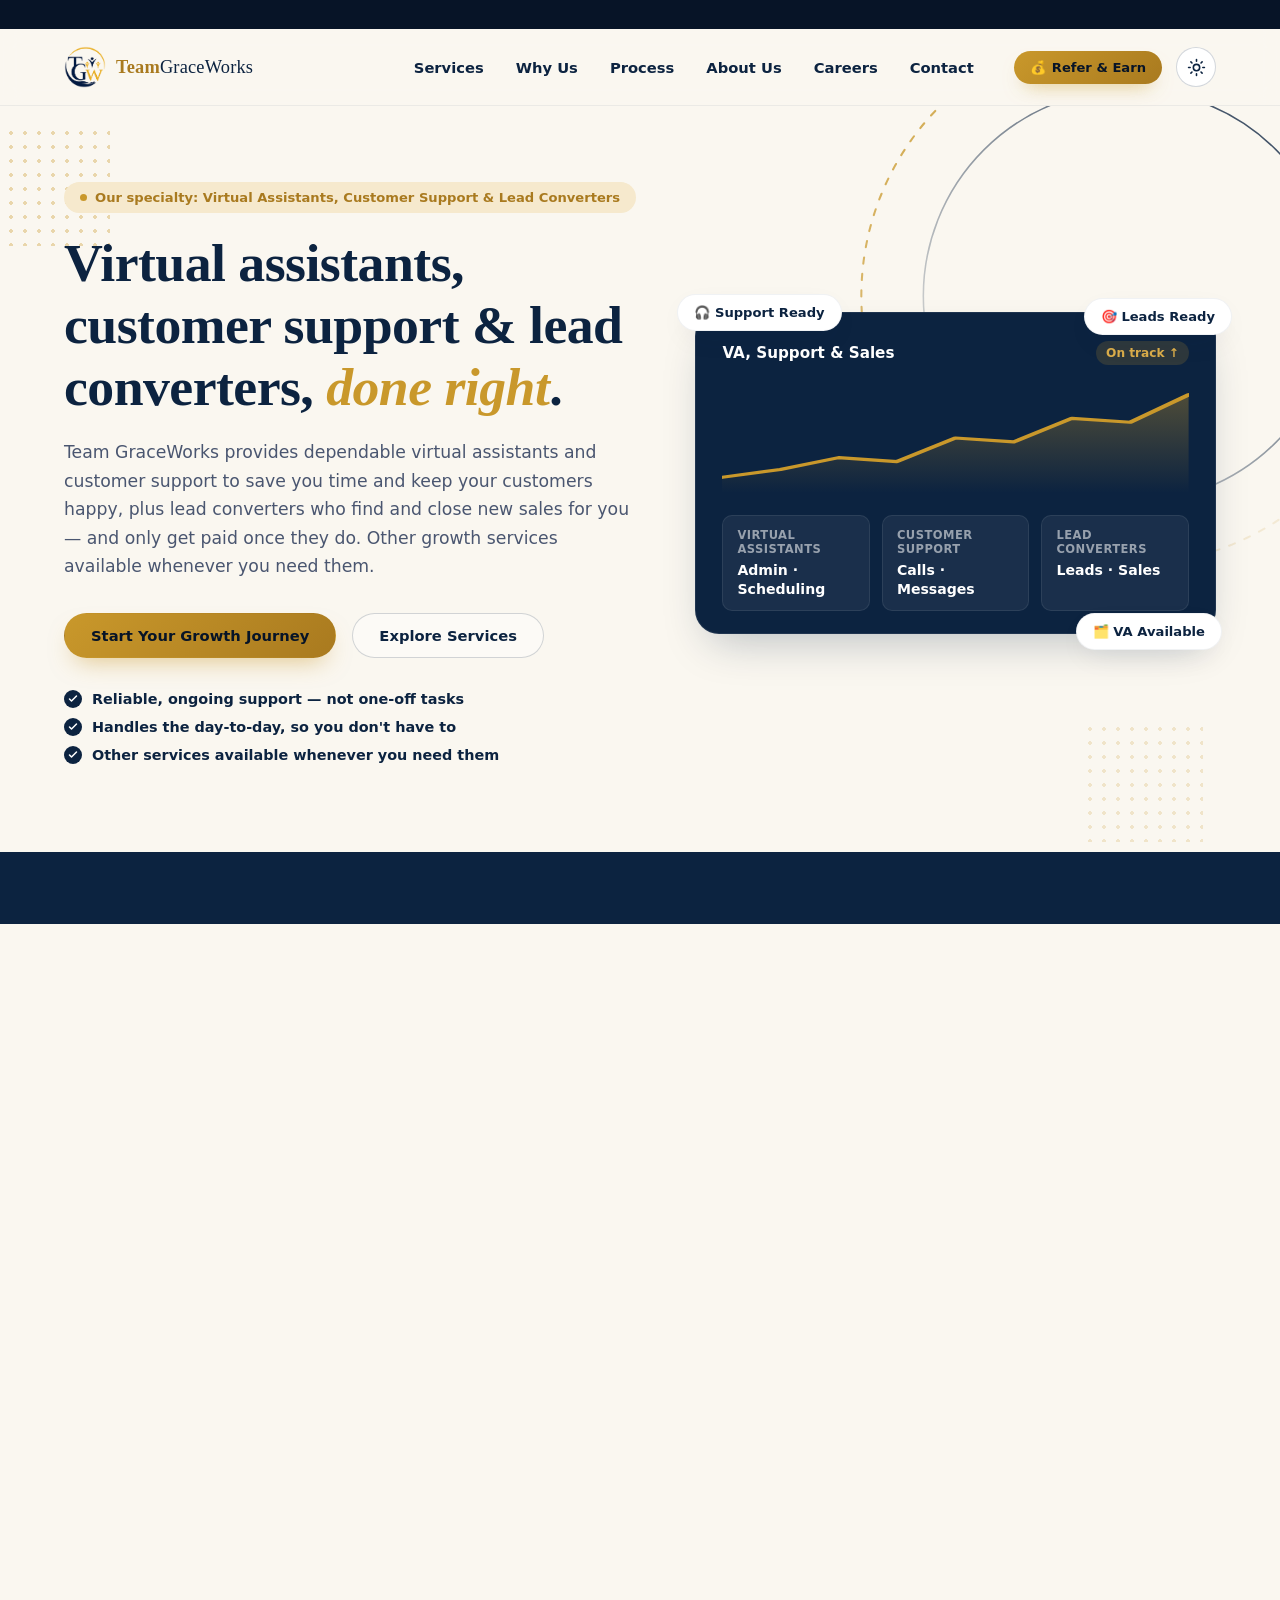
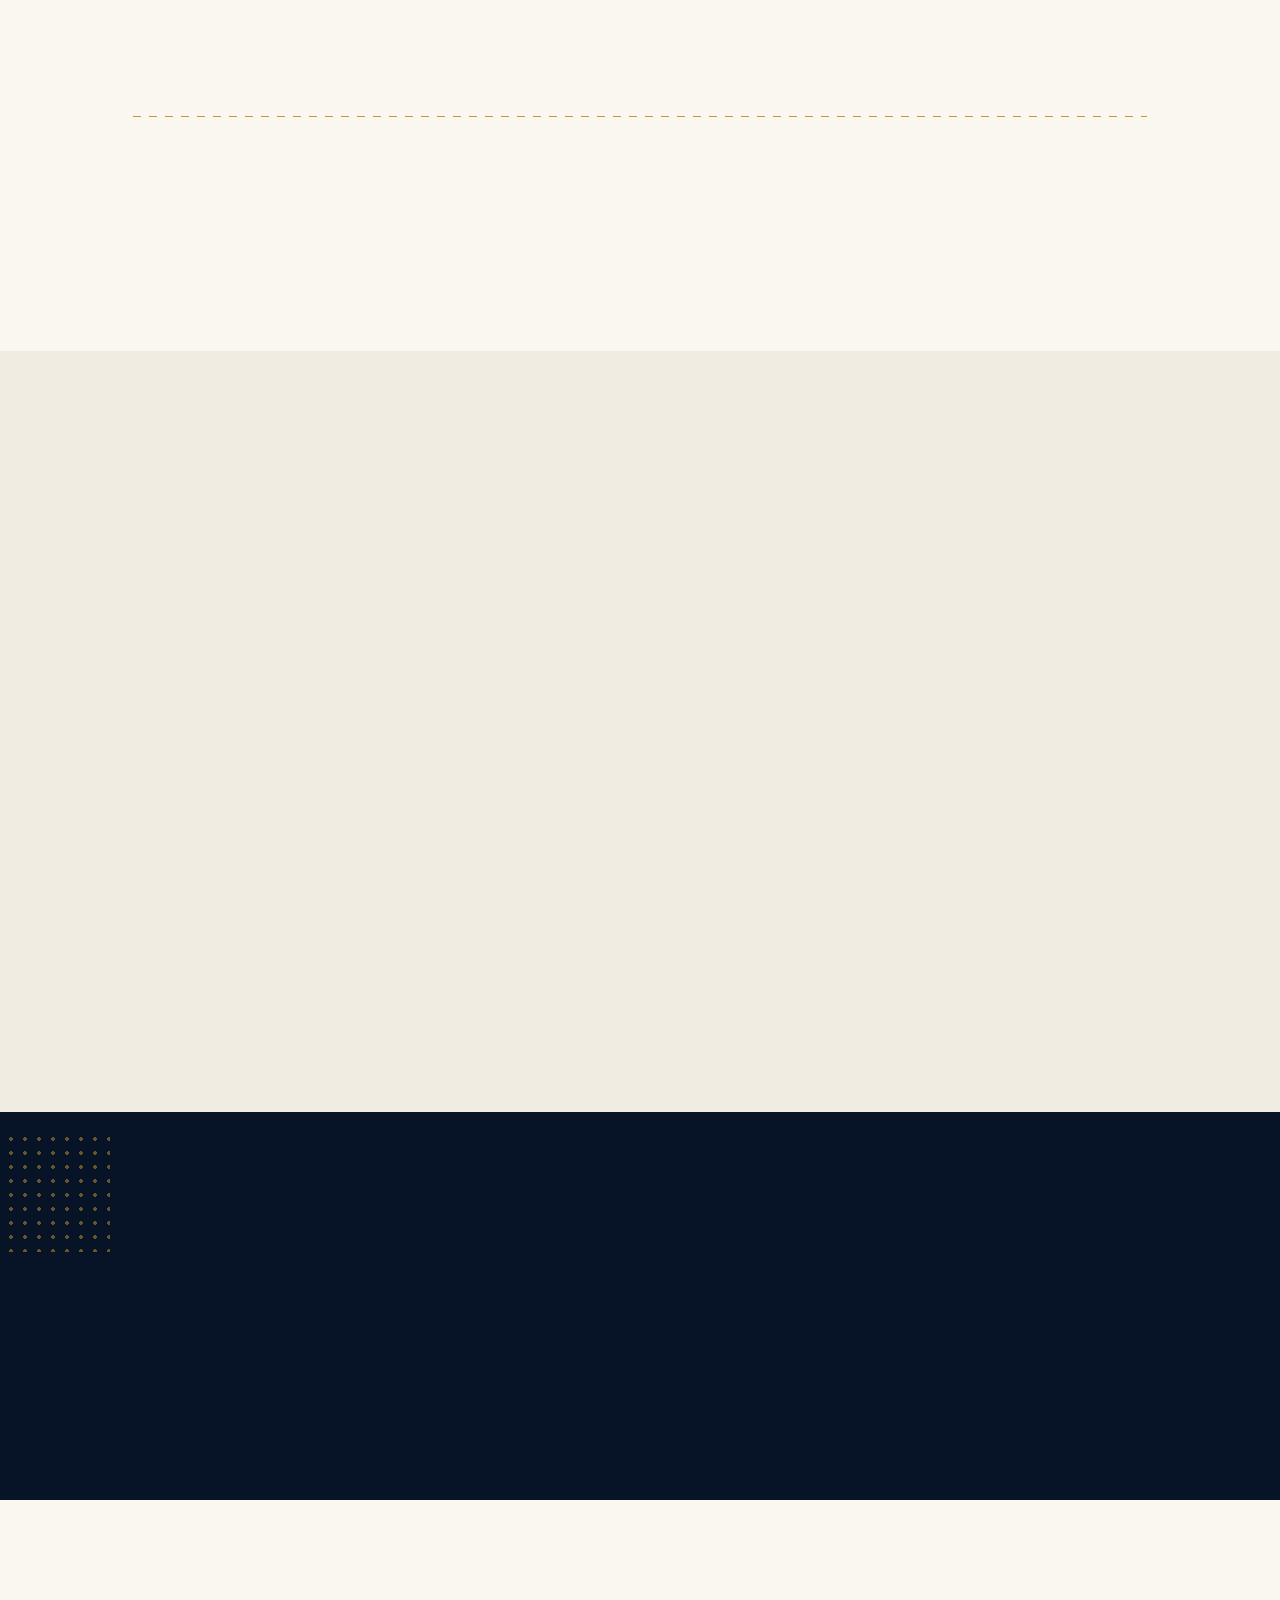
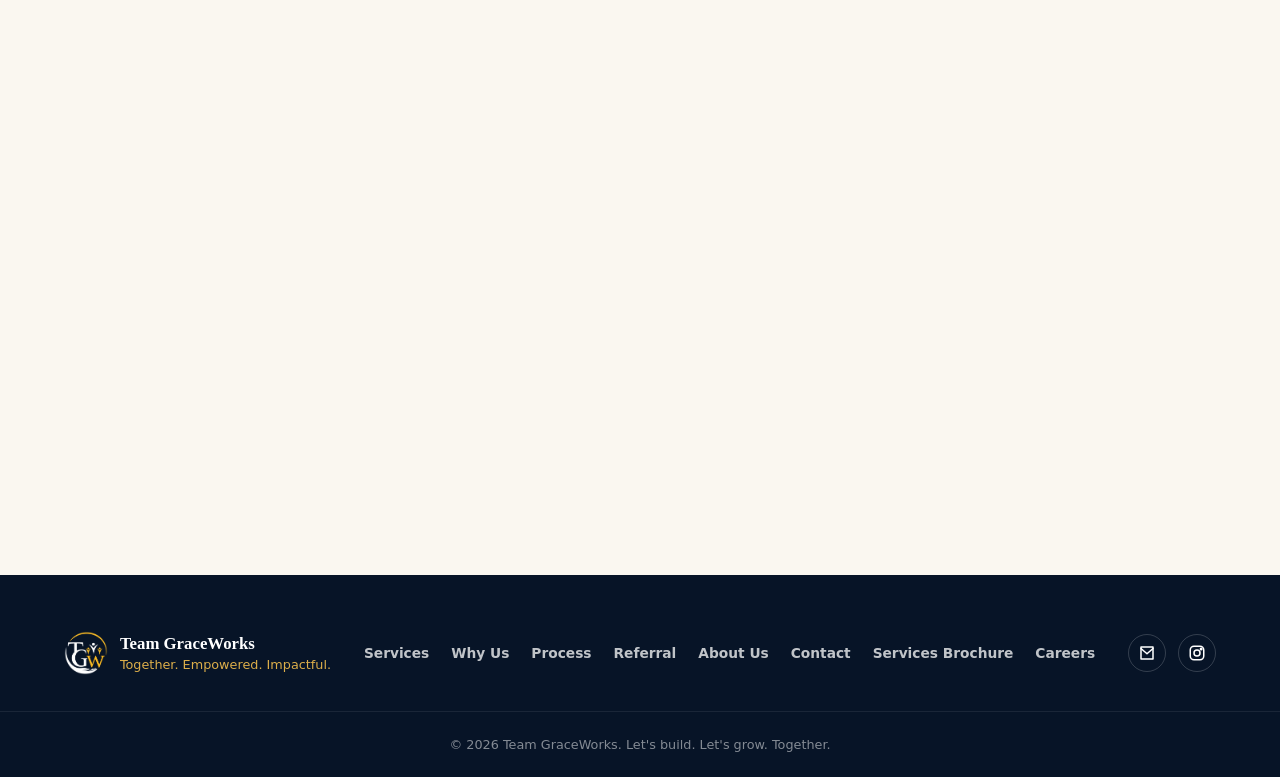
==== commit da53f3c0: "Rework full-width layout so wide screens add columns, not stretch Keep the page free of a fixed cont" ====
--- a/index.html
+++ b/index.html
@@ -27,7 +27,7 @@
 <link rel="preconnect" href="https://fonts.gstatic.com" crossorigin>
 <link href="https://fonts.googleapis.com/css2?family=Manrope:wght@400;500;600;700;800&family=Fraunces:ital,opsz,wght@0,9..144,500;0,9..144,600;1,9..144,500&display=swap" rel="stylesheet">
 
-<link rel="stylesheet" href="styles.css?v=20261030b">
+<link rel="stylesheet" href="styles.css?v=20261031b">
 </head>
 <body>
 
--- a/styles.css
+++ b/styles.css
@@ -17,6 +17,8 @@
   --radius-lg:24px;
   --radius-md:16px;
   --radius-sm:10px;
+
+  --gutter:clamp(24px, 5vw, 120px);
 
   /* theme tokens — light (default) */
   --bg:#faf7f0;
@@ -60,11 +62,7 @@
 }
 
 *,*::before,*::after{ box-sizing:border-box; }
-html{
-  scroll-behavior:smooth;
-  /* type grows gently past 1440px so text keeps pace with the full-width layout */
-  font-size:clamp(100%, 62.5% + .4167vw, 125%);
-}
+html{ scroll-behavior:smooth; }
 body{
   margin:0;
   font-family:var(--font-body);
@@ -84,7 +82,7 @@
 
 .wrap{
   margin:0 auto;
-  padding:0 clamp(24px, 4vw, 96px);
+  padding:0 var(--gutter);
 }
 
 /* ---------- Reveal animation ---------- */
@@ -311,7 +309,7 @@
 .about-hero{ padding:64px 0 84px; }
 .about-hero__inner{
   position:relative; z-index:1;
-  max-width:47.5rem;
+  max-width:760px;
   margin:0 auto;
   padding:0 24px;
   text-align:center;
@@ -550,7 +548,7 @@
 }
 
 .section__head{
-  max-width:40rem;
+  max-width:640px;
   margin:0 auto 56px;
   text-align:center;
 }
@@ -569,7 +567,7 @@
 .section__head p{ font-size:1.02rem; }
 
 .section__subhead{
-  max-width:40rem;
+  max-width:640px;
   margin:64px auto 40px;
   text-align:center;
 }
@@ -822,7 +820,7 @@
 }
 .contact__intro .kicker{ margin-bottom:16px; }
 .contact__intro h2{ font-size:clamp(1.6rem, 3vw, 2.1rem); font-weight:600; margin-bottom:14px; }
-.contact__intro p{ max-width:56ch; margin-bottom:28px; }
+.contact__intro p{ margin-bottom:28px; }
 
 .contact__links{ display:flex; flex-direction:column; gap:14px; }
 .contact__link{
@@ -974,24 +972,19 @@
   .brand__text{ display:none; }
 }
 
-/* ---------- Wide screens: layouts fill the full width ---------- */
+/* ---------- Wide screens: more columns, never wider elements ---------- */
 @media (min-width: 981px){
-  .hero__visual{ width:100%; max-width:40rem; justify-self:center; }
+  .hero__visual{ width:100%; max-width:36rem; justify-self:end; }
   .referral{ justify-content:center; }
 }
 
 @media (min-width: 1100px){
-  .services-grid{ display:grid; grid-template-columns:repeat(6, minmax(0, 1fr)); }
-  .service-card{ grid-column:span 2; max-width:none; }
-  .services-grid:not(.services-grid--featured) .service-card:nth-child(4){ grid-column:2 / span 2; }
-
-  .vacancy-grid{ grid-template-columns:repeat(2, minmax(0, 1fr)); max-width:none; }
+  .vacancy-grid{ display:flex; flex-wrap:wrap; justify-content:center; max-width:none; }
+  .vacancy-card{ flex:0 1 calc((100% - 24px) / 2); }
   /* an open application form shouldn't stretch the cards beside it */
-  .vacancy-grid:has(.vacancy-card__form:not([hidden])){ align-items:start; }
-  .vacancy-card:last-child:nth-child(odd){ grid-column:1 / -1; justify-self:center; width:calc(50% - 12px); }
-
-  .service-detail{ max-width:none; }
-  .service-detail__body > p{ max-width:60ch; }
+  .vacancy-grid:has(.vacancy-card__form:not([hidden])){ align-items:flex-start; }
+
+  .service-detail{ grid-template-columns:96px minmax(0, 66rem); justify-content:center; max-width:none; }
   .service-detail__body{
     display:grid;
     grid-template-columns:repeat(2, minmax(0, 1fr));
@@ -1004,14 +997,53 @@
   .service-detail__body > .service-detail__list{ grid-column:2; grid-row:1 / span 3; }
 }
 
-@media (min-width: 1500px){
-  .services-grid:not(.services-grid--featured){ grid-template-columns:repeat(5, minmax(0, 1fr)); }
-  .services-grid:not(.services-grid--featured) .service-card,
-  .services-grid:not(.services-grid--featured) .service-card:nth-child(4){ grid-column:auto; }
-
-  .vacancy-grid{ grid-template-columns:repeat(3, minmax(0, 1fr)); }
-  .vacancy-card:last-child:nth-child(odd){ grid-column:auto; justify-self:stretch; width:auto; }
-  .vacancy-card:last-child:nth-child(3n+1){ grid-column:2; }
+@media (min-width: 1200px){
+  .contact{ grid-template-columns:repeat(2, minmax(0, 1fr)); column-gap:96px; }
+  .contact__intro{ max-width:36rem; }
+  .contact__form{ width:100%; max-width:44rem; justify-self:end; grid-template-columns:repeat(2, minmax(0, 1fr)); }
+  .contact__form > *{ grid-column:1 / -1; }
+  .contact__form > .field:nth-child(-n+2){ grid-column:auto; }
+}
+
+@media (min-width: 1280px){
+  .vacancy-card{ flex-basis:calc((100% - 48px) / 3); }
+}
+
+/* Headings move to a left rail so cards keep their size beside them */
+@media (min-width: 1600px){
+  .hero__inner{ grid-template-columns:repeat(2, minmax(0, 1fr)); gap:96px; }
+  .hero h1{ font-size:clamp(3.4rem, 3.5vw, 4.4rem); }
+  .hero__lede{ font-size:1.18rem; }
+  .hero__visual{ max-width:44rem; }
+  .growth-card__chart{ height:auto; aspect-ratio:320 / 110; }
+
+  .section > .wrap:has(> .section__head + *):not(:has(.service-detail)){
+    display:grid;
+    grid-template-columns:minmax(0, 1fr) minmax(0, 3fr);
+    column-gap:clamp(64px, 5vw, 120px);
+    row-gap:96px;
+    align-items:start;
+  }
+  .wrap > :is(.section__head, .section__subhead):has(~ :is(.services-grid, .pillars, .process, .reviews, .vacancy-grid)){
+    grid-column:1;
+    position:sticky;
+    top:112px;
+    max-width:none;
+    margin:0;
+    text-align:left;
+  }
+  .wrap > :is(.section__head, .section__subhead):has(~ :is(.services-grid, .pillars, .process, .reviews, .vacancy-grid)) .kicker i:first-child{ display:none; }
+  .contact__intro .kicker i:first-child{ display:none; }
+  .wrap > :is(.services-grid, .pillars, .process, .reviews, .vacancy-grid){ grid-column:2; }
+
+  .wrap > .services-grid{ display:grid; grid-template-columns:repeat(3, minmax(0, 1fr)); }
+  .wrap > .services-grid .service-card{ max-width:none; }
+  .wrap > .vacancy-grid{ display:grid; grid-template-columns:repeat(3, minmax(0, 1fr)); }
+}
+
+@media (min-width: 2200px){
+  html{ font-size:112.5%; }
+  .section > .wrap:has(> .section__head + *):not(:has(.service-detail)){ grid-template-columns:minmax(0, 1fr) minmax(0, 2.4fr); }
 }
 
 /* Tablet: fit the full nav beside the logo */
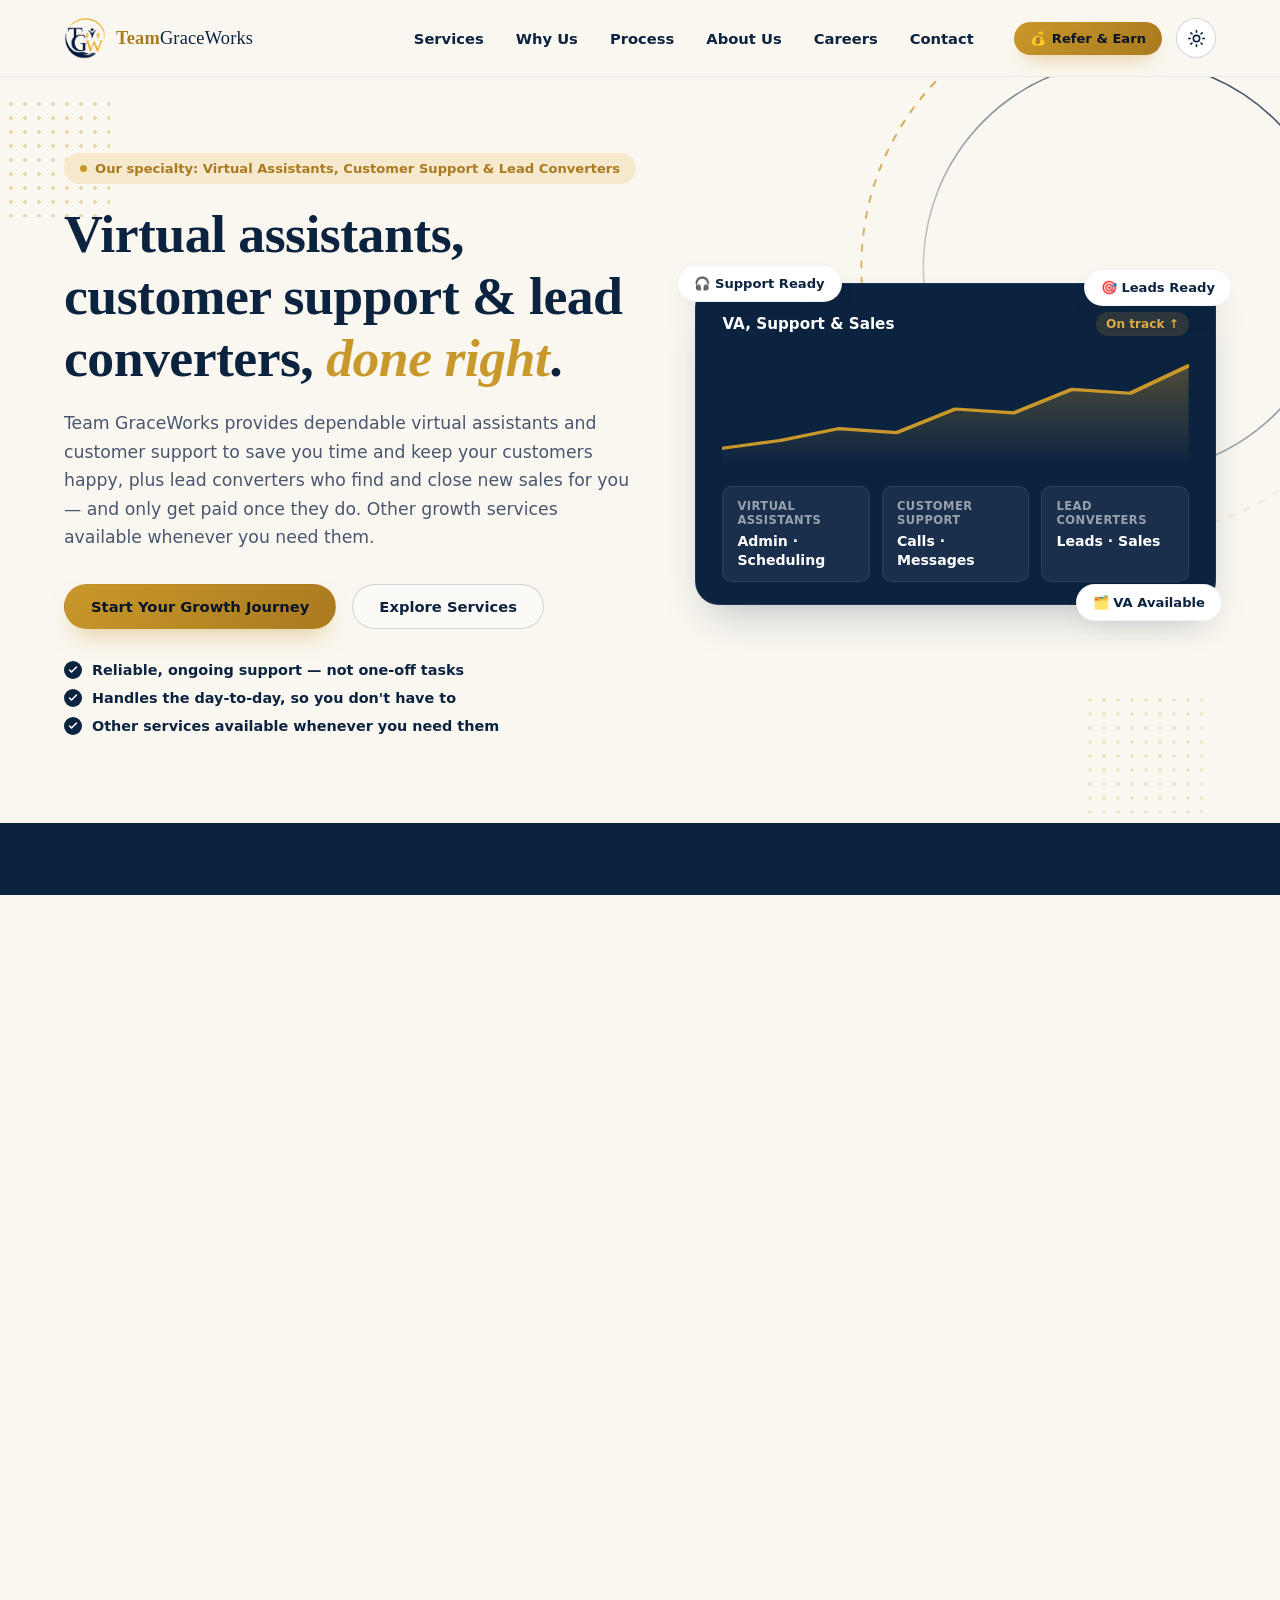
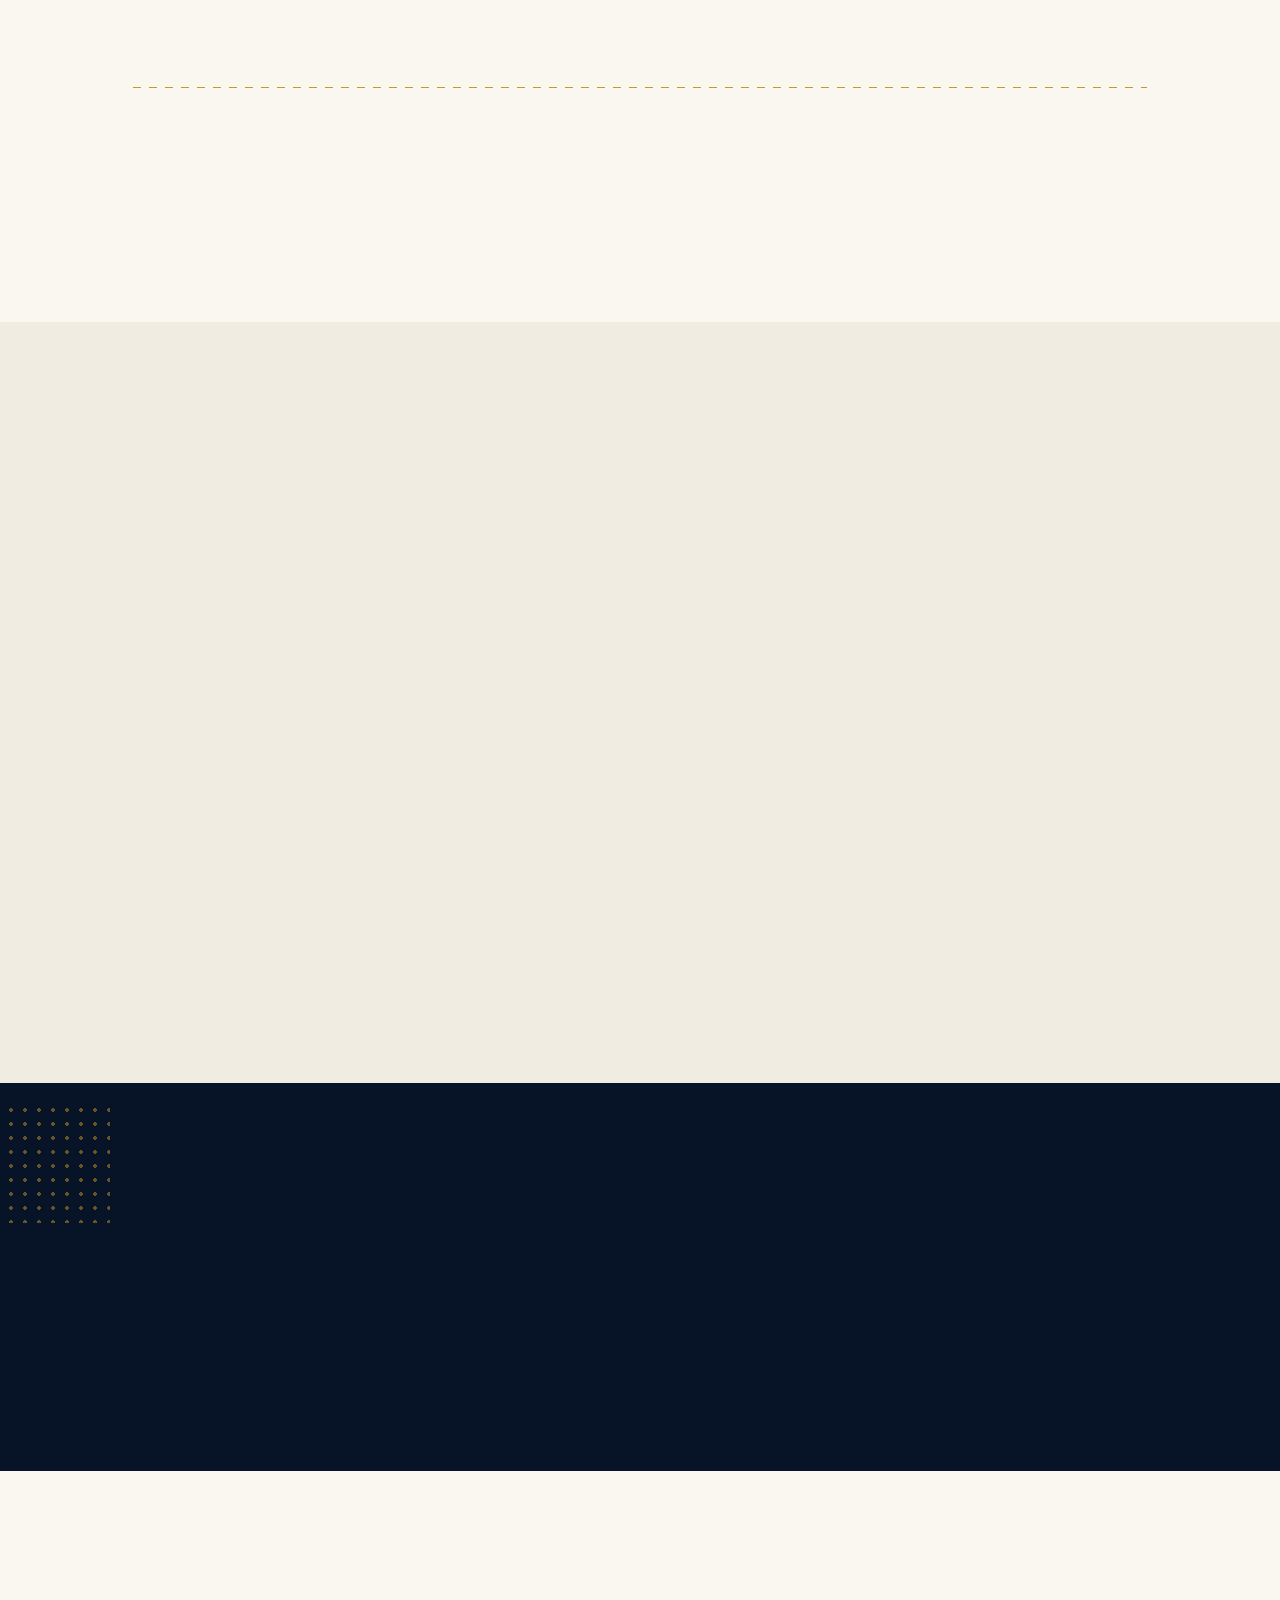
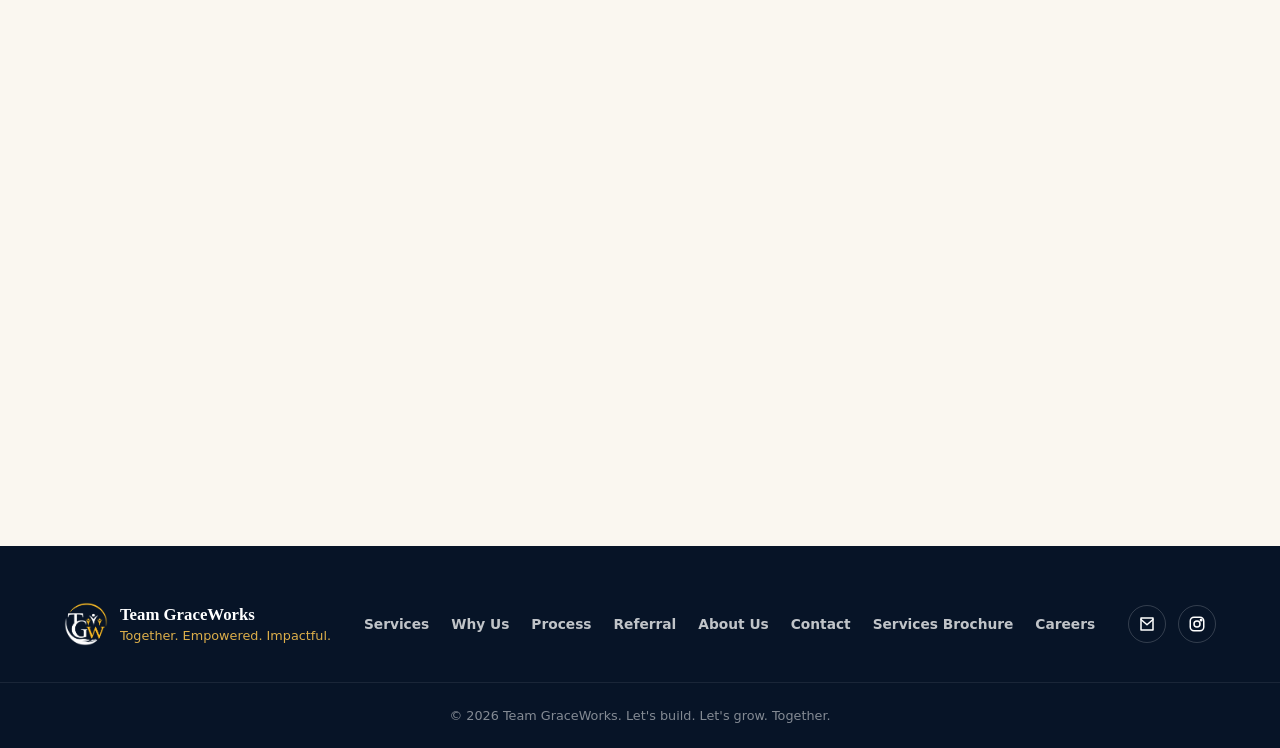
==== commit 171ab923: "Remove the scrolling announcement bar from every page Co-Authored-By: Claude Opus 5.5 <noreply@anthr" ====
--- a/index.html
+++ b/index.html
@@ -27,25 +27,9 @@
 <link rel="preconnect" href="https://fonts.gstatic.com" crossorigin>
 <link href="https://fonts.googleapis.com/css2?family=Manrope:wght@400;500;600;700;800&family=Fraunces:ital,opsz,wght@0,9..144,500;0,9..144,600;1,9..144,500&display=swap" rel="stylesheet">
 
-<link rel="stylesheet" href="styles.css?v=20261031b">
+<link rel="stylesheet" href="styles.css?v=20261110">
 </head>
 <body>
-
-<div class="topbar" id="topbar">
-  <div class="topbar__track">
-    <span class="topbar__item">💰&nbsp; Refer a friend and earn a commission — our Referral Program is live</span>
-    <span class="topbar__dot">•</span>
-    <span class="topbar__item">One stop for the growth of your business</span>
-    <span class="topbar__dot">•</span>
-    <span class="topbar__item">Together. Empowered. Impactful.</span>
-    <span class="topbar__dot">•</span>
-    <span class="topbar__item">💰&nbsp; Refer a friend and earn a commission — our Referral Program is live</span>
-    <span class="topbar__dot">•</span>
-    <span class="topbar__item">One stop for the growth of your business</span>
-    <span class="topbar__dot">•</span>
-    <span class="topbar__item">Together. Empowered. Impactful.</span>
-  </div>
-</div>
 
 <header class="site-header" id="siteHeader">
   <div class="wrap header__inner">
--- a/styles.css
+++ b/styles.css
@@ -94,32 +94,6 @@
 .reveal.is-visible{
   opacity:1;
   transform:translateY(0);
-}
-
-/* ---------- Top marquee bar ---------- */
-.topbar{
-  background:var(--navy-950);
-  color:var(--gold-100);
-  font-size:.78rem;
-  font-weight:600;
-  letter-spacing:.02em;
-  overflow:hidden;
-  white-space:nowrap;
-  padding:7px 0;
-}
-.topbar__track{
-  display:inline-flex;
-  gap:14px;
-  align-items:center;
-  animation:marquee 26s linear infinite;
-  padding-left:100%;
-}
-.topbar__dot{ color:var(--gold-500); }
-@keyframes marquee{
-  to{ transform:translateX(-100%); }
-}
-@media (prefers-reduced-motion: reduce){
-  .topbar__track{ animation:none; padding-left:0; }
 }
 
 /* ---------- Header ---------- */
@@ -1099,7 +1073,6 @@
   background:linear-gradient(90deg, #0b1f3a, #143560 50%, #0b1f3a);
   border-block:1px solid rgba(220,174,74,.2);
 }
-:root[data-theme="dark"] .topbar{ background:linear-gradient(90deg, #050d1b, #0b1f3a, #050d1b); }
 :root[data-theme="dark"] .footer{
   background:linear-gradient(180deg, #071427 0%, #050d1b 100%);
   border-top:1px solid rgba(220,174,74,.2);
